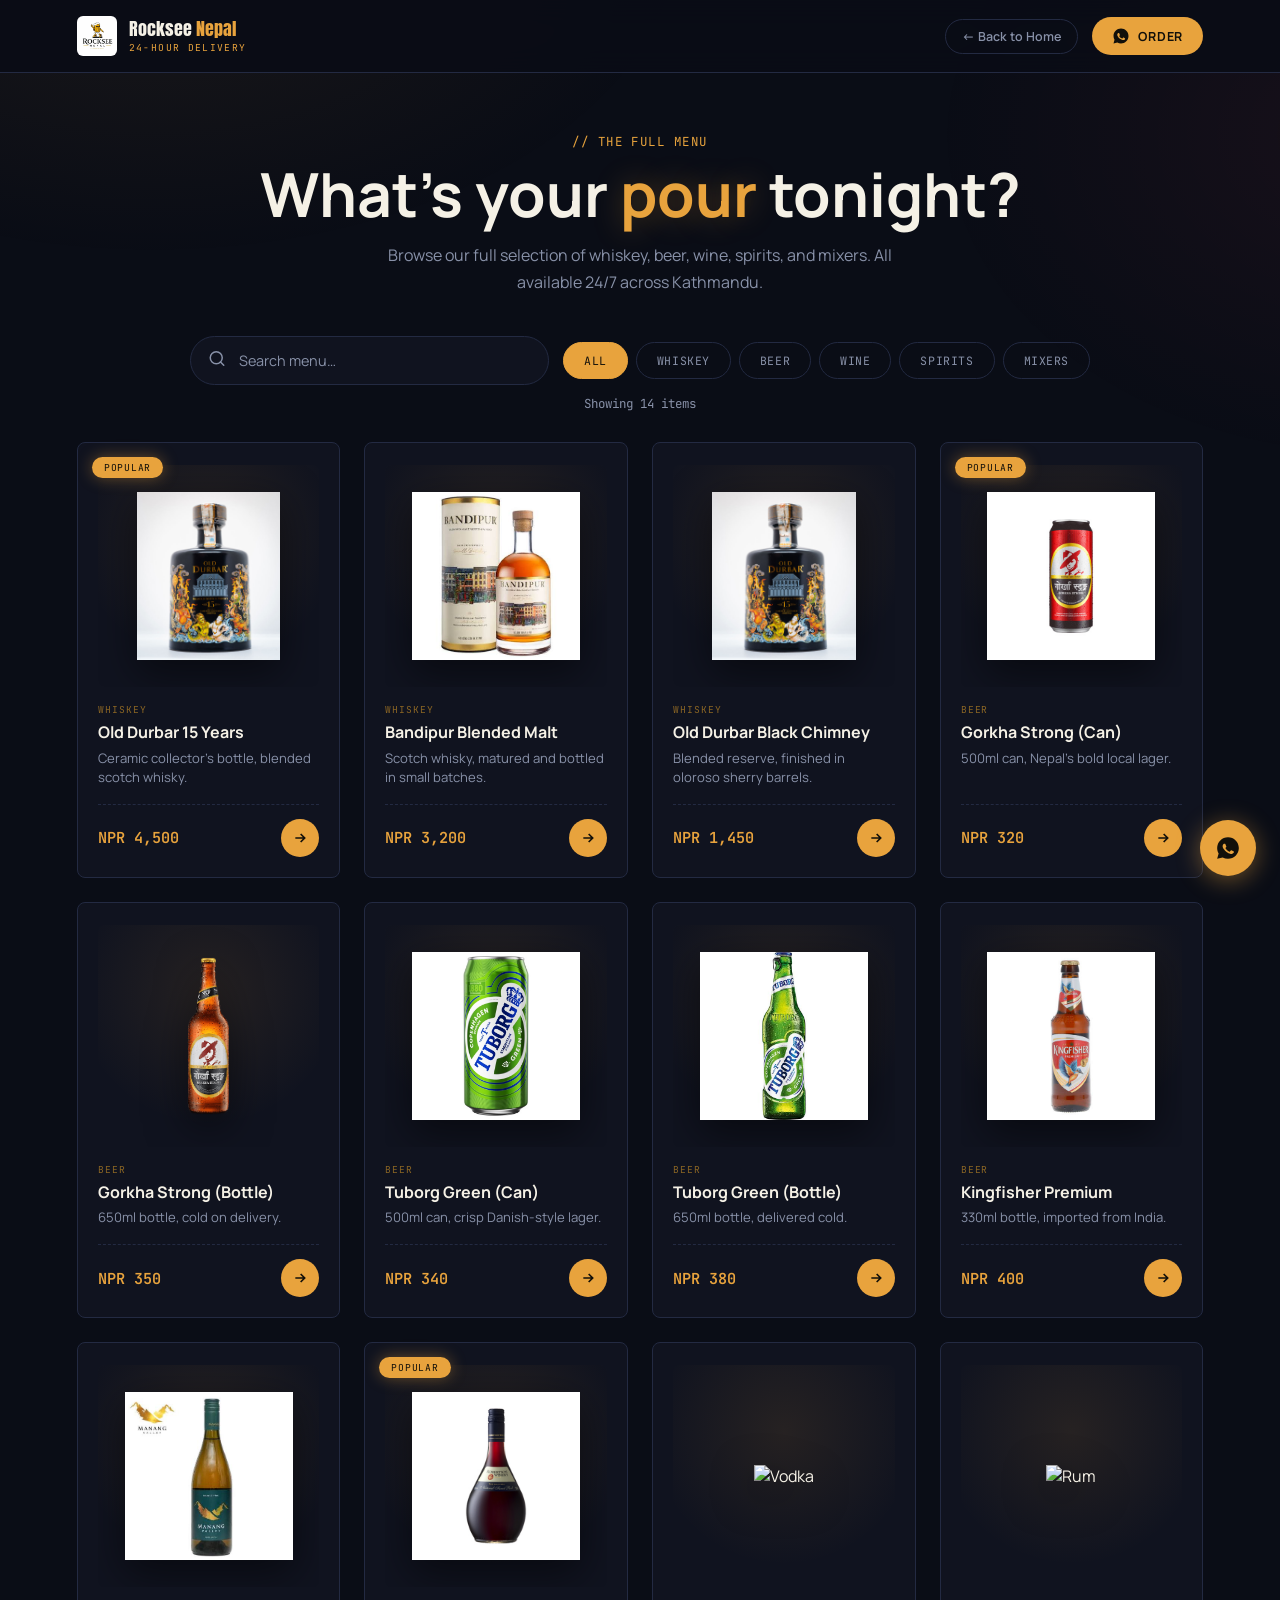
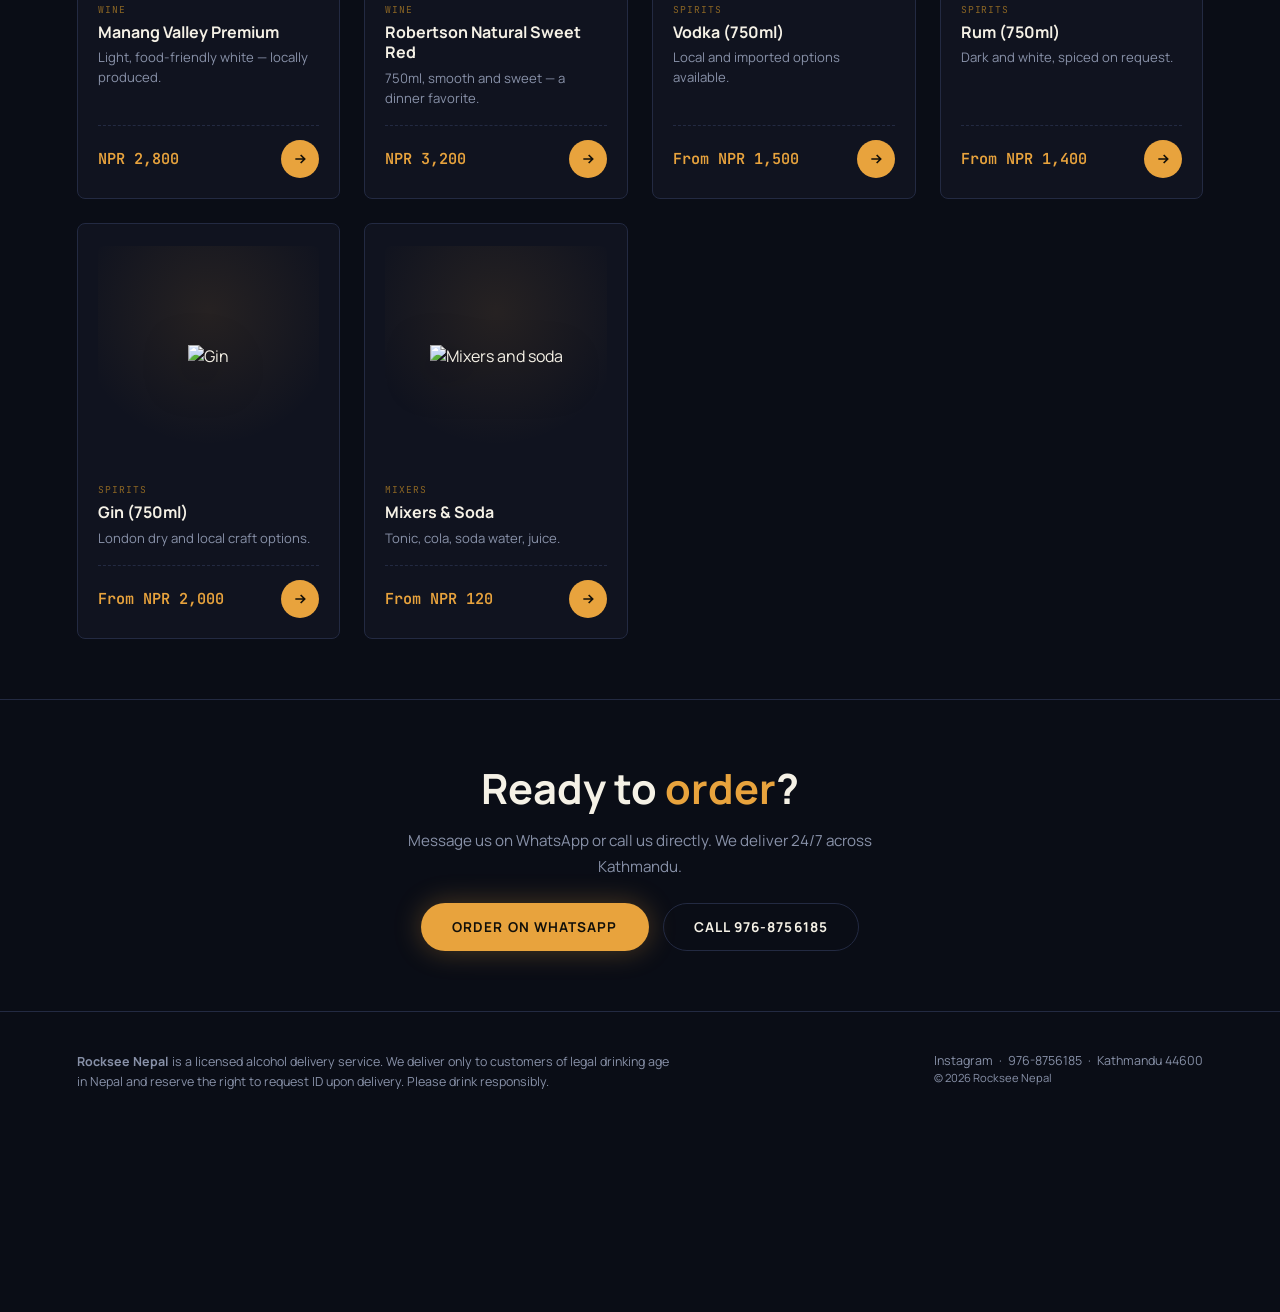
==== menu.html @ caf1b4bd "first commit" ====
<!DOCTYPE html>
<html lang="en">
<head>
    <meta charset="UTF-8" />
    <meta name="viewport" content="width=device-width, initial-scale=1.0" />
    <title>Menu — Rocksee Nepal | 24-Hour Liquor Delivery</title>
    <meta name="description" content="Browse Rocksee Nepal's full menu of whiskey, beer, wine, spirits, and mixers. Order 24/7 in Kathmandu." />
    <link rel="preconnect" href="https://fonts.googleapis.com" />
    <link href="https://fonts.googleapis.com/css2?family=Anton&family=Manrope:wght@400;500;600;700;800&family=JetBrains+Mono:wght@400;500&display=swap" rel="stylesheet" />
    <style>
        /* ============================================================
           ROCKSEE NEPAL — MENU PAGE STYLES
           ============================================================ */
        :root {
            --bg: #0A0D16;
            --bg-panel: #10131f;
            --bg-panel2: #151a2c;
            --amber: #E8A33D;
            --amber-deep: #B97324;
            --amber-dim: #8a6524;
            --red: #FF4757;
            --cream: #F5F1E6;
            --muted: #8891A8;
            --line: #232a42;
            --radius: 8px;
            --ease: cubic-bezier(.22, .7, .24, 1);
            --shadow: 0 16px 40px rgba(0, 0, 0, 0.5);
        }

        * {
            box-sizing: border-box;
            margin: 0;
            padding: 0;
        }

        html {
            scroll-behavior: smooth;
        }

        body {
            background: var(--bg);
            color: var(--cream);
            font-family: 'Manrope', sans-serif;
            -webkit-font-smoothing: antialiased;
            overflow-x: hidden;
            padding-bottom: 120px;
        }

        .display {
            font-family: 'Anton', sans-serif;
            text-transform: uppercase;
            letter-spacing: 0.01em;
        }

        .mono {
            font-family: 'JetBrains Mono', monospace;
        }

        a {
            color: inherit;
            text-decoration: none;
        }

        img {
            display: block;
            max-width: 100%;
        }

        ::selection {
            background: var(--amber);
            color: #12100a;
        }

        :focus-visible {
            outline: 2px solid var(--amber);
            outline-offset: 3px;
            border-radius: 4px;
        }

        /* Ambient background glow */
        body::before {
            content: "";
            position: fixed;
            inset: 0;
            background-image:
                radial-gradient(ellipse 900px 550px at 12% -8%, rgba(232, 163, 61, 0.08), transparent 60%),
                radial-gradient(ellipse 750px 550px at 108% 15%, rgba(255, 71, 87, 0.06), transparent 60%);
            pointer-events: none;
            z-index: 0;
        }

        /* ============================================================
           HEADER
           ============================================================ */
        .menu-header {
            position: sticky;
            top: 0;
            z-index: 80;
            display: flex;
            align-items: center;
            justify-content: space-between;
            padding: 16px 6vw;
            background: rgba(10, 13, 22, 0.92);
            backdrop-filter: blur(14px);
            border-bottom: 1px solid var(--line);
        }

        .menu-header .logo {
            display: flex;
            align-items: center;
            gap: 12px;
            text-decoration: none;
            color: inherit;
        }

        .menu-header .logo img {
            width: 40px;
            height: 40px;
            border-radius: 6px;
            object-fit: cover;
        }

        .menu-header .logo .brand {
            font-family: 'Anton', sans-serif;
            font-size: 1.1rem;
            color: var(--cream);
            line-height: 1.1;
        }

        .menu-header .logo .brand span {
            color: var(--amber);
        }

        .menu-header .logo .sub {
            font-family: 'JetBrains Mono', monospace;
            font-size: 0.6rem;
            letter-spacing: 0.14em;
            color: var(--amber);
            text-transform: uppercase;
            display: block;
        }

        .header-actions {
            display: flex;
            align-items: center;
            gap: 14px;
        }

        .header-actions .back-btn {
            font-size: 0.78rem;
            color: var(--muted);
            padding: 8px 16px;
            border: 1px solid var(--line);
            border-radius: 100px;
            transition: all 0.2s var(--ease);
            font-family: 'Manrope', sans-serif;
            font-weight: 600;
        }

        .header-actions .back-btn:hover {
            border-color: var(--amber-dim);
            color: var(--cream);
        }

        .header-actions .whatsapp-btn {
            background: var(--amber);
            color: #12100a;
            padding: 10px 20px;
            border-radius: 100px;
            font-weight: 700;
            font-size: 0.78rem;
            letter-spacing: 0.06em;
            text-transform: uppercase;
            transition: all 0.2s var(--ease);
            display: flex;
            align-items: center;
            gap: 8px;
        }

        .header-actions .whatsapp-btn:hover {
            transform: scale(1.04);
            box-shadow: 0 0 28px rgba(232, 163, 61, 0.4);
        }

        .header-actions .whatsapp-btn svg {
            width: 18px;
            height: 18px;
        }

        @media (max-width: 600px) {
            .menu-header .logo .brand {
                font-size: 0.9rem;
            }
            .header-actions .back-btn span {
                display: none;
            }
            .header-actions .whatsapp-btn {
                padding: 8px 14px;
                font-size: 0.7rem;
            }
            .header-actions .whatsapp-btn span {
                display: none;
            }
        }

        /* ============================================================
           HERO SECTION — MENU
           ============================================================ */
        .menu-hero {
            padding: 60px 6vw 40px;
            text-align: center;
            position: relative;
            z-index: 1;
        }

        .menu-hero .eyebrow {
            font-family: 'JetBrains Mono', monospace;
            font-size: 0.78rem;
            color: var(--amber);
            letter-spacing: 0.12em;
            text-transform: uppercase;
            margin-bottom: 12px;
        }

        .menu-hero h1 {
            font-size: clamp(2.2rem, 5vw, 3.8rem);
            color: var(--cream);
            line-height: 1.05;
        }

        .menu-hero h1 .highlight {
            color: var(--amber);
            text-shadow: 0 0 30px rgba(232, 163, 61, 0.3);
        }

        .menu-hero p {
            color: var(--muted);
            max-width: 560px;
            margin: 16px auto 0;
            font-size: 1rem;
            line-height: 1.7;
        }

        /* ============================================================
           SEARCH & FILTERS
           ============================================================ */
        .menu-controls {
            padding: 0 6vw 30px;
            position: relative;
            z-index: 1;
        }

        .menu-controls .controls-wrap {
            display: flex;
            flex-wrap: wrap;
            gap: 14px;
            align-items: center;
            justify-content: center;
            max-width: 900px;
            margin: 0 auto;
        }

        .search-box {
            flex: 1;
            min-width: 200px;
            position: relative;
        }

        .search-box input {
            width: 100%;
            padding: 14px 20px 14px 48px;
            background: var(--bg-panel);
            border: 1px solid var(--line);
            border-radius: 100px;
            color: var(--cream);
            font-family: 'Manrope', sans-serif;
            font-size: 0.9rem;
            transition: border-color 0.25s var(--ease), box-shadow 0.25s var(--ease);
        }

        .search-box input::placeholder {
            color: var(--muted);
        }

        .search-box input:focus {
            border-color: var(--amber);
            box-shadow: 0 0 0 4px rgba(232, 163, 61, 0.12);
            outline: none;
        }

        .search-box .search-icon {
            position: absolute;
            left: 18px;
            top: 50%;
            transform: translateY(-50%);
            color: var(--muted);
            pointer-events: none;
        }

        .search-box .search-icon svg {
            width: 18px;
            height: 18px;
        }

        .category-filters {
            display: flex;
            flex-wrap: wrap;
            gap: 8px;
            justify-content: center;
        }

        .category-filters .filter-btn {
            padding: 10px 20px;
            border: 1px solid var(--line);
            border-radius: 100px;
            background: transparent;
            color: var(--muted);
            font-family: 'JetBrains Mono', monospace;
            font-size: 0.72rem;
            letter-spacing: 0.05em;
            text-transform: uppercase;
            cursor: pointer;
            transition: all 0.2s var(--ease);
        }

        .category-filters .filter-btn:hover {
            border-color: var(--amber-dim);
            color: var(--cream);
        }

        .category-filters .filter-btn.active {
            background: var(--amber);
            color: #12100a;
            border-color: var(--amber);
        }

        .results-count {
            font-size: 0.78rem;
            color: var(--muted);
            font-family: 'JetBrains Mono', monospace;
            text-align: center;
            padding-top: 10px;
        }

        /* ============================================================
           MENU GRID
           ============================================================ */
        .menu-grid-section {
            padding: 0 6vw 60px;
            position: relative;
            z-index: 1;
        }

        .menu-grid {
            display: grid;
            grid-template-columns: repeat(auto-fill, minmax(260px, 1fr));
            gap: 24px;
            max-width: 1400px;
            margin: 0 auto;
        }

        .menu-item-card {
            background: var(--bg-panel);
            border: 1px solid var(--line);
            border-radius: var(--radius);
            padding: 22px 20px 20px;
            display: flex;
            flex-direction: column;
            transition: all 0.3s var(--ease);
            position: relative;
            opacity: 1;
            transform: scale(1);
        }

        .menu-item-card.hidden {
            display: none;
        }

        .menu-item-card:hover {
            transform: translateY(-6px);
            border-color: var(--amber-dim);
            box-shadow: var(--shadow);
        }

        .menu-item-card .badge {
            position: absolute;
            top: 14px;
            left: 14px;
            z-index: 2;
            background: var(--red);
            color: #fff;
            font-family: 'JetBrains Mono', monospace;
            font-size: 0.6rem;
            letter-spacing: 0.08em;
            text-transform: uppercase;
            padding: 4px 12px;
            border-radius: 100px;
            box-shadow: 0 0 16px rgba(255, 71, 87, 0.4);
        }

        .menu-item-card .badge.amber {
            background: var(--amber);
            color: #12100a;
            box-shadow: 0 0 16px rgba(232, 163, 61, 0.4);
        }

        .menu-item-card .image-wrap {
            aspect-ratio: 1/1;
            border-radius: 6px;
            margin-bottom: 16px;
            overflow: hidden;
            background: radial-gradient(circle at 50% 30%, rgba(232, 163, 61, 0.10), transparent 70%);
            display: flex;
            align-items: center;
            justify-content: center;
            padding: 12px;
        }

        .menu-item-card .image-wrap img {
            max-width: 85%;
            max-height: 85%;
            width: auto;
            height: auto;
            object-fit: contain;
            filter: drop-shadow(0 12px 20px rgba(0, 0, 0, 0.5));
            transition: transform 0.4s var(--ease);
        }

        .menu-item-card:hover .image-wrap img {
            transform: scale(1.06) translateY(-3px);
        }

        .menu-item-card .item-category {
            font-family: 'JetBrains Mono', monospace;
            font-size: 0.6rem;
            letter-spacing: 0.1em;
            text-transform: uppercase;
            color: var(--amber-dim);
            margin-bottom: 6px;
        }

        .menu-item-card .item-name {
            font-weight: 700;
            font-size: 1rem;
            color: var(--cream);
            line-height: 1.3;
        }

        .menu-item-card .item-desc {
            color: var(--muted);
            font-size: 0.82rem;
            margin-top: 6px;
            line-height: 1.5;
            flex: 1;
        }

        .menu-item-card .item-footer {
            margin-top: 16px;
            padding-top: 14px;
            border-top: 1px dashed var(--line);
            display: flex;
            align-items: center;
            justify-content: space-between;
            gap: 12px;
        }

        .menu-item-card .item-price {
            font-family: 'JetBrains Mono', monospace;
            color: var(--amber);
            font-size: 0.95rem;
            font-weight: 600;
        }

        .menu-item-card .order-link-btn {
            width: 38px;
            height: 38px;
            border-radius: 50%;
            background: var(--amber);
            color: #12100a;
            display: flex;
            align-items: center;
            justify-content: center;
            transition: all 0.2s var(--ease);
            flex-shrink: 0;
            border: none;
            cursor: pointer;
        }

        .menu-item-card .order-link-btn:hover {
            transform: scale(1.12);
            background: #f0ae4c;
            box-shadow: 0 0 24px rgba(232, 163, 61, 0.35);
        }

        .menu-item-card .order-link-btn svg {
            width: 16px;
            height: 16px;
        }

        /* ============================================================
           EMPTY STATE
           ============================================================ */
        .no-results {
            display: none;
            text-align: center;
            padding: 60px 20px;
            color: var(--muted);
            grid-column: 1 / -1;
        }

        .no-results.visible {
            display: block;
        }

        .no-results svg {
            width: 48px;
            height: 48px;
            color: var(--amber-dim);
            margin-bottom: 16px;
        }

        .no-results h3 {
            font-size: 1.2rem;
            color: var(--cream);
            margin-bottom: 6px;
        }

        /* ============================================================
           CTA BANNER
           ============================================================ */
        .menu-cta {
            padding: 60px 6vw;
            text-align: center;
            border-top: 1px solid var(--line);
            border-bottom: 1px solid var(--line);
            position: relative;
            z-index: 1;
        }

        .menu-cta h2 {
            font-size: clamp(1.6rem, 3.5vw, 2.6rem);
            color: var(--cream);
            margin-bottom: 12px;
        }

        .menu-cta p {
            color: var(--muted);
            max-width: 480px;
            margin: 0 auto 24px;
            font-size: 0.95rem;
            line-height: 1.7;
        }

        .menu-cta .cta-btns {
            display: flex;
            gap: 14px;
            justify-content: center;
            flex-wrap: wrap;
        }

        .btn {
            font-family: 'Manrope', sans-serif;
            font-weight: 700;
            font-size: 0.85rem;
            letter-spacing: 0.08em;
            text-transform: uppercase;
            padding: 14px 30px;
            border-radius: 100px;
            cursor: pointer;
            border: 1px solid transparent;
            transition: all 0.2s var(--ease);
            text-decoration: none;
            display: inline-flex;
            align-items: center;
            gap: 8px;
        }

        .btn:hover {
            transform: translateY(-2px);
        }

        .btn-primary {
            background: var(--amber);
            color: #12100a;
            box-shadow: 0 0 28px rgba(232, 163, 61, 0.3);
        }

        .btn-primary:hover {
            background: #f0ae4c;
            box-shadow: 0 0 40px rgba(232, 163, 61, 0.45);
        }

        .btn-ghost {
            background: transparent;
            color: var(--cream);
            border-color: var(--line);
        }

        .btn-ghost:hover {
            border-color: var(--amber-dim);
            background: rgba(232, 163, 61, 0.05);
        }

        /* ============================================================
           FOOTER
           ============================================================ */
        .menu-footer {
            padding: 40px 6vw 100px;
            display: flex;
            justify-content: space-between;
            flex-wrap: wrap;
            gap: 20px;
            color: var(--muted);
            font-size: 0.78rem;
            position: relative;
            z-index: 1;
        }

        .menu-footer a {
            color: var(--muted);
            transition: color 0.2s;
        }

        .menu-footer a:hover {
            color: var(--amber);
        }

        .menu-footer .disclaimer {
            max-width: 600px;
            line-height: 1.6;
        }

        /* ============================================================
           FLOATING WHATSAPP
           ============================================================ */
        .wa-float {
            position: fixed;
            bottom: 24px;
            right: 24px;
            z-index: 60;
            background: var(--amber);
            color: #12100a;
            width: 56px;
            height: 56px;
            border-radius: 50%;
            display: flex;
            align-items: center;
            justify-content: center;
            box-shadow: 0 4px 24px rgba(232, 163, 61, 0.45);
            text-decoration: none;
            transition: transform 0.2s var(--ease);
        }

        .wa-float:hover {
            transform: scale(1.08);
        }

        .wa-float svg {
            width: 26px;
            height: 26px;
        }

        /* ============================================================
           ANIMATIONS
           ============================================================ */
        @keyframes fadeUp {
            from {
                opacity: 0;
                transform: translateY(20px);
            }
            to {
                opacity: 1;
                transform: translateY(0);
            }
        }

        .menu-item-card {
            animation: fadeUp 0.5s var(--ease) both;
        }

        .menu-item-card:nth-child(1) {
            animation-delay: 0.03s;
        }
        .menu-item-card:nth-child(2) {
            animation-delay: 0.06s;
        }
        .menu-item-card:nth-child(3) {
            animation-delay: 0.09s;
        }
        .menu-item-card:nth-child(4) {
            animation-delay: 0.12s;
        }
        .menu-item-card:nth-child(5) {
            animation-delay: 0.15s;
        }
        .menu-item-card:nth-child(6) {
            animation-delay: 0.18s;
        }
        .menu-item-card:nth-child(7) {
            animation-delay: 0.21s;
        }
        .menu-item-card:nth-child(8) {
            animation-delay: 0.24s;
        }
        .menu-item-card:nth-child(9) {
            animation-delay: 0.27s;
        }
        .menu-item-card:nth-child(10) {
            animation-delay: 0.30s;
        }

        @media (prefers-reduced-motion: reduce) {
            .menu-item-card {
                animation: none;
                opacity: 1;
                transform: none;
            }
        }

        /* ============================================================
           RESPONSIVE TWEAKS
           ============================================================ */
        @media (max-width: 600px) {
            .menu-grid {
                grid-template-columns: repeat(auto-fill, minmax(160px, 1fr));
                gap: 16px;
            }

            .menu-item-card {
                padding: 16px 14px 14px;
            }

            .menu-item-card .item-name {
                font-size: 0.88rem;
            }

            .menu-item-card .item-desc {
                font-size: 0.74rem;
            }

            .menu-item-card .item-price {
                font-size: 0.82rem;
            }

            .menu-item-card .order-link-btn {
                width: 32px;
                height: 32px;
            }

            .menu-item-card .order-link-btn svg {
                width: 14px;
                height: 14px;
            }

            .category-filters .filter-btn {
                padding: 6px 14px;
                font-size: 0.65rem;
            }

            .search-box input {
                padding: 12px 16px 12px 40px;
                font-size: 0.82rem;
            }
        }

        @media (max-width: 400px) {
            .menu-grid {
                grid-template-columns: 1fr 1fr;
                gap: 12px;
            }

            .menu-item-card .image-wrap {
                padding: 6px;
            }
        }
    </style>
</head>
<body>

    <!-- ============================================================
    HEADER
    ============================================================ -->
    <header class="menu-header">
        <a href="index.html" class="logo">
            <img src="rockseenepal.jpg" alt="Rocksee Nepal" />
            <div>
                <span class="brand">Rocksee <span>Nepal</span></span>
                <span class="sub">24-Hour Delivery</span>
            </div>
        </a>
        <div class="header-actions">
            <a href="index.html" class="back-btn">
                <span>← Back to Home</span>
            </a>
            <a href="https://wa.me/9768756185" target="_blank" class="whatsapp-btn">
                <svg viewBox="0 0 24 24" fill="currentColor">
                    <path d="M12 2C6.48 2 2 6.48 2 12c0 1.85.5 3.58 1.35 5.08L2 22l5.08-1.32A9.94 9.94 0 0 0 12 22c5.52 0 10-4.48 10-10S17.52 2 12 2zm5.2 14.2c-.22.62-1.28 1.2-1.77 1.24-.45.05-.9.24-3.02-.63-2.56-1.05-4.2-3.63-4.33-3.8-.13-.17-1.03-1.37-1.03-2.61 0-1.24.65-1.85.88-2.1.22-.24.5-.3.66-.3.17 0 .33 0 .48.01.15.01.36-.06.56.43.22.53.73 1.83.8 1.96.06.13.1.28.02.45-.08.17-.13.28-.26.43-.13.15-.27.34-.39.46-.13.13-.26.27-.11.53.15.26.67 1.1 1.44 1.79 1 .89 1.83 1.16 2.09 1.29.26.13.41.11.56-.07.15-.17.65-.76.82-1.02.17-.26.35-.22.58-.13.24.09 1.51.71 1.77.84.26.13.43.19.5.3.06.11.06.63-.16 1.25z"/>
                </svg>
                <span>Order</span>
            </a>
        </div>
    </header>

    <!-- ============================================================
    HERO
    ============================================================ -->
    <section class="menu-hero">
        <div class="eyebrow">// The Full Menu</div>
        <h1>What's your <span class="highlight">pour</span> tonight?</h1>
        <p>Browse our full selection of whiskey, beer, wine, spirits, and mixers. All available 24/7 across Kathmandu.</p>
    </section>

    <!-- ============================================================
    SEARCH & FILTERS
    ============================================================ -->
    <section class="menu-controls">
        <div class="controls-wrap">
            <div class="search-box">
                <span class="search-icon">
                    <svg viewBox="0 0 24 24" fill="none" stroke="currentColor" stroke-width="2" stroke-linecap="round">
                        <circle cx="11" cy="11" r="8"/>
                        <path d="M21 21l-4.35-4.35"/>
                    </svg>
                </span>
                <input type="text" id="searchInput" placeholder="Search menu…" aria-label="Search menu items" />
            </div>
            <div class="category-filters" id="categoryFilters">
                <button class="filter-btn active" data-category="all">All</button>
                <button class="filter-btn" data-category="whiskey">Whiskey</button>
                <button class="filter-btn" data-category="beer">Beer</button>
                <button class="filter-btn" data-category="wine">Wine</button>
                <button class="filter-btn" data-category="spirits">Spirits</button>
                <button class="filter-btn" data-category="mixers">Mixers</button>
            </div>
        </div>
        <div class="results-count" id="resultsCount">Showing all items</div>
    </section>

    <!-- ============================================================
    MENU GRID
    ============================================================ -->
    <section class="menu-grid-section">
        <div class="menu-grid" id="menuGrid">

            <!-- ========== WHISKEY ========== -->
            <div class="menu-item-card" data-category="whiskey" data-name="Old Durbar 15 Years Ceramic">
                <span class="badge amber">Popular</span>
                <div class="image-wrap">
                    <img src="img/old durbar ceramic Nepali Whisky.jpg" alt="Old Durbar 15 Years Ceramic" loading="lazy" />
                </div>
                <div class="item-category">Whiskey</div>
                <div class="item-name">Old Durbar 15 Years</div>
                <div class="item-desc">Ceramic collector's bottle, blended scotch whisky.</div>
                <div class="item-footer">
                    <span class="item-price">NPR 4,500</span>
                    <a href="https://wa.me/9768756185?text=Hi%2C%20I'd%20like%20to%20order%20Old%20Durbar%2015%20Years%20(Ceramic)" target="_blank" class="order-link-btn" aria-label="Order on WhatsApp">
                        <svg viewBox="0 0 24 24" fill="none" stroke="currentColor" stroke-width="2.5"><path d="M5 12h14M13 6l6 6-6 6"/></svg>
                    </a>
                </div>
            </div>

            <div class="menu-item-card" data-category="whiskey" data-name="Bandipur Blended Malt Scotch Whisky">
                <div class="image-wrap">
                    <img src="img/Bandipur Blended Malt Scotch Whisky - 750ML.jpg" alt="Bandipur Blended Malt Scotch Whisky" loading="lazy" />
                </div>
                <div class="item-category">Whiskey</div>
                <div class="item-name">Bandipur Blended Malt</div>
                <div class="item-desc">Scotch whisky, matured and bottled in small batches.</div>
                <div class="item-footer">
                    <span class="item-price">NPR 3,200</span>
                    <a href="https://wa.me/9768756185?text=Hi%2C%20I'd%20like%20to%20order%20Bandipur%20Blended%20Malt%20Scotch%20Whisky" target="_blank" class="order-link-btn" aria-label="Order on WhatsApp">
                        <svg viewBox="0 0 24 24" fill="none" stroke="currentColor" stroke-width="2.5"><path d="M5 12h14M13 6l6 6-6 6"/></svg>
                    </a>
                </div>
            </div>

            <div class="menu-item-card" data-category="whiskey" data-name="Old Durbar Black Chimney Reserve Whisky">
                <div class="image-wrap">
                    <img src="img/old durbar ceramic Nepali Whisky.jpg" alt="Old Durbar Black Chimney Reserve" loading="lazy" />
                </div>
                <div class="item-category">Whiskey</div>
                <div class="item-name">Old Durbar Black Chimney</div>
                <div class="item-desc">Blended reserve, finished in oloroso sherry barrels.</div>
                <div class="item-footer">
                    <span class="item-price">NPR 1,450</span>
                    <a href="https://wa.me/9768756185?text=Hi%2C%20I'd%20like%20to%20order%20Old%20Durbar%20Black%20Chimney" target="_blank" class="order-link-btn" aria-label="Order on WhatsApp">
                        <svg viewBox="0 0 24 24" fill="none" stroke="currentColor" stroke-width="2.5"><path d="M5 12h14M13 6l6 6-6 6"/></svg>
                    </a>
                </div>
            </div>

            <!-- ========== BEER ========== -->
            <div class="menu-item-card" data-category="beer" data-name="Gorkha Strong Can">
                <span class="badge amber">Popular</span>
                <div class="image-wrap">
                    <img src="img/Gorkha-Strong-Can-500ML.jpg" alt="Gorkha Strong Can" loading="lazy" />
                </div>
                <div class="item-category">Beer</div>
                <div class="item-name">Gorkha Strong (Can)</div>
                <div class="item-desc">500ml can, Nepal's bold local lager.</div>
                <div class="item-footer">
                    <span class="item-price">NPR 320</span>
                    <a href="https://wa.me/9768756185?text=Hi%2C%20I'd%20like%20to%20order%20Gorkha%20Strong%20Can" target="_blank" class="order-link-btn" aria-label="Order on WhatsApp">
                        <svg viewBox="0 0 24 24" fill="none" stroke="currentColor" stroke-width="2.5"><path d="M5 12h14M13 6l6 6-6 6"/></svg>
                    </a>
                </div>
            </div>

            <div class="menu-item-card" data-category="beer" data-name="Gorkha Strong Bottle">
                <div class="image-wrap">
                    <img src="img/Gorkha Strong.png" alt="Gorkha Strong Bottle" loading="lazy" />
                </div>
                <div class="item-category">Beer</div>
                <div class="item-name">Gorkha Strong (Bottle)</div>
                <div class="item-desc">650ml bottle, cold on delivery.</div>
                <div class="item-footer">
                    <span class="item-price">NPR 350</span>
                    <a href="https://wa.me/9768756185?text=Hi%2C%20I'd%20like%20to%20order%20Gorkha%20Strong%20Bottle" target="_blank" class="order-link-btn" aria-label="Order on WhatsApp">
                        <svg viewBox="0 0 24 24" fill="none" stroke="currentColor" stroke-width="2.5"><path d="M5 12h14M13 6l6 6-6 6"/></svg>
                    </a>
                </div>
            </div>

            <div class="menu-item-card" data-category="beer" data-name="Tuborg Green Can">
                <div class="image-wrap">
                    <img src="img/tuborg can.jpg" alt="Tuborg Green Can" loading="lazy" />
                </div>
                <div class="item-category">Beer</div>
                <div class="item-name">Tuborg Green (Can)</div>
                <div class="item-desc">500ml can, crisp Danish-style lager.</div>
                <div class="item-footer">
                    <span class="item-price">NPR 340</span>
                    <a href="https://wa.me/9768756185?text=Hi%2C%20I'd%20like%20to%20order%20Tuborg%20Green%20Can" target="_blank" class="order-link-btn" aria-label="Order on WhatsApp">
                        <svg viewBox="0 0 24 24" fill="none" stroke="currentColor" stroke-width="2.5"><path d="M5 12h14M13 6l6 6-6 6"/></svg>
                    </a>
                </div>
            </div>

            <div class="menu-item-card" data-category="beer" data-name="Tuborg Green Bottle">
                <div class="image-wrap">
                    <img src="img/Tubirg.jpg" alt="Tuborg Green Bottle" loading="lazy" />
                </div>
                <div class="item-category">Beer</div>
                <div class="item-name">Tuborg Green (Bottle)</div>
                <div class="item-desc">650ml bottle, delivered cold.</div>
                <div class="item-footer">
                    <span class="item-price">NPR 380</span>
                    <a href="https://wa.me/9768756185?text=Hi%2C%20I'd%20like%20to%20order%20Tuborg%20Green%20Bottle" target="_blank" class="order-link-btn" aria-label="Order on WhatsApp">
                        <svg viewBox="0 0 24 24" fill="none" stroke="currentColor" stroke-width="2.5"><path d="M5 12h14M13 6l6 6-6 6"/></svg>
                    </a>
                </div>
            </div>

            <div class="menu-item-card" data-category="beer" data-name="Kingfisher Premium Beer">
                <div class="image-wrap">
                    <img src="img/Kingfisher_Premium_Beer_From_India.jpg" alt="Kingfisher Premium" loading="lazy" />
                </div>
                <div class="item-category">Beer</div>
                <div class="item-name">Kingfisher Premium</div>
                <div class="item-desc">330ml bottle, imported from India.</div>
                <div class="item-footer">
                    <span class="item-price">NPR 400</span>
                    <a href="https://wa.me/9768756185?text=Hi%2C%20I'd%20like%20to%20order%20Kingfisher%20Premium" target="_blank" class="order-link-btn" aria-label="Order on WhatsApp">
                        <svg viewBox="0 0 24 24" fill="none" stroke="currentColor" stroke-width="2.5"><path d="M5 12h14M13 6l6 6-6 6"/></svg>
                    </a>
                </div>
            </div>

            <!-- ========== WINE ========== -->
            <div class="menu-item-card" data-category="wine" data-name="Manang Valley Premium Wine">
                <div class="image-wrap">
                    <img src="img/Manag Valley.jpg" alt="Manang Valley Premium Wine" loading="lazy" />
                </div>
                <div class="item-category">Wine</div>
                <div class="item-name">Manang Valley Premium</div>
                <div class="item-desc">Light, food-friendly white — locally produced.</div>
                <div class="item-footer">
                    <span class="item-price">NPR 2,800</span>
                    <a href="https://wa.me/9768756185?text=Hi%2C%20I'd%20like%20to%20order%20Manang%20Valley%20Premium%20Wine" target="_blank" class="order-link-btn" aria-label="Order on WhatsApp">
                        <svg viewBox="0 0 24 24" fill="none" stroke="currentColor" stroke-width="2.5"><path d="M5 12h14M13 6l6 6-6 6"/></svg>
                    </a>
                </div>
            </div>

            <div class="menu-item-card" data-category="wine" data-name="Robertson Winery Natural Sweet Red">
                <span class="badge amber">Popular</span>
                <div class="image-wrap">
                    <img src="img/Robertson-Winery-Natural-Sweet-Red-750ML.jpg" alt="Robertson Natural Sweet Red" loading="lazy" />
                </div>
                <div class="item-category">Wine</div>
                <div class="item-name">Robertson Natural Sweet Red</div>
                <div class="item-desc">750ml, smooth and sweet — a dinner favorite.</div>
                <div class="item-footer">
                    <span class="item-price">NPR 3,200</span>
                    <a href="https://wa.me/9768756185?text=Hi%2C%20I'd%20like%20to%20order%20Robertson%20Natural%20Sweet%20Red" target="_blank" class="order-link-btn" aria-label="Order on WhatsApp">
                        <svg viewBox="0 0 24 24" fill="none" stroke="currentColor" stroke-width="2.5"><path d="M5 12h14M13 6l6 6-6 6"/></svg>
                    </a>
                </div>
            </div>

            <!-- ========== SPIRITS ========== -->
            <div class="menu-item-card" data-category="spirits" data-name="Vodka">
                <div class="image-wrap">
                    <img src="img/vodka.jpg" alt="Vodka" loading="lazy" />
                </div>
                <div class="item-category">Spirits</div>
                <div class="item-name">Vodka (750ml)</div>
                <div class="item-desc">Local and imported options available.</div>
                <div class="item-footer">
                    <span class="item-price">From NPR 1,500</span>
                    <a href="https://wa.me/9768756185?text=Hi%2C%20I'd%20like%20to%20order%20Vodka" target="_blank" class="order-link-btn" aria-label="Order on WhatsApp">
                        <svg viewBox="0 0 24 24" fill="none" stroke="currentColor" stroke-width="2.5"><path d="M5 12h14M13 6l6 6-6 6"/></svg>
                    </a>
                </div>
            </div>

            <div class="menu-item-card" data-category="spirits" data-name="Rum">
                <div class="image-wrap">
                    <img src="img/rum.jpg" alt="Rum" loading="lazy" />
                </div>
                <div class="item-category">Spirits</div>
                <div class="item-name">Rum (750ml)</div>
                <div class="item-desc">Dark and white, spiced on request.</div>
                <div class="item-footer">
                    <span class="item-price">From NPR 1,400</span>
                    <a href="https://wa.me/9768756185?text=Hi%2C%20I'd%20like%20to%20order%20Rum" target="_blank" class="order-link-btn" aria-label="Order on WhatsApp">
                        <svg viewBox="0 0 24 24" fill="none" stroke="currentColor" stroke-width="2.5"><path d="M5 12h14M13 6l6 6-6 6"/></svg>
                    </a>
                </div>
            </div>

            <div class="menu-item-card" data-category="spirits" data-name="Gin">
                <div class="image-wrap">
                    <img src="img/gin.jpg" alt="Gin" loading="lazy" />
                </div>
                <div class="item-category">Spirits</div>
                <div class="item-name">Gin (750ml)</div>
                <div class="item-desc">London dry and local craft options.</div>
                <div class="item-footer">
                    <span class="item-price">From NPR 2,000</span>
                    <a href="https://wa.me/9768756185?text=Hi%2C%20I'd%20like%20to%20order%20Gin" target="_blank" class="order-link-btn" aria-label="Order on WhatsApp">
                        <svg viewBox="0 0 24 24" fill="none" stroke="currentColor" stroke-width="2.5"><path d="M5 12h14M13 6l6 6-6 6"/></svg>
                    </a>
                </div>
            </div>

            <!-- ========== MIXERS ========== -->
            <div class="menu-item-card" data-category="mixers" data-name="Mixers and Soda">
                <div class="image-wrap">
                    <img src="img/mixers-soda.jpg" alt="Mixers and soda" loading="lazy" />
                </div>
                <div class="item-category">Mixers</div>
                <div class="item-name">Mixers &amp; Soda</div>
                <div class="item-desc">Tonic, cola, soda water, juice.</div>
                <div class="item-footer">
                    <span class="item-price">From NPR 120</span>
                    <a href="https://wa.me/9768756185?text=Hi%2C%20I'd%20like%20to%20order%20mixers" target="_blank" class="order-link-btn" aria-label="Order on WhatsApp">
                        <svg viewBox="0 0 24 24" fill="none" stroke="currentColor" stroke-width="2.5"><path d="M5 12h14M13 6l6 6-6 6"/></svg>
                    </a>
                </div>
            </div>

            <!-- ========== EMPTY STATE ========== -->
            <div class="no-results" id="noResults">
                <svg viewBox="0 0 24 24" fill="none" stroke="currentColor" stroke-width="1.8">
                    <circle cx="12" cy="12" r="9"/>
                    <path d="M12 8v5M12 16h.01"/>
                </svg>
                <h3>No items found</h3>
                <p>Try adjusting your search or filter.</p>
            </div>

        </div>
    </section>

    <!-- ============================================================
    CTA BANNER
    ============================================================ -->
    <section class="menu-cta">
        <h2>Ready to <span style="color:var(--amber);">order</span>?</h2>
        <p>Message us on WhatsApp or call us directly. We deliver 24/7 across Kathmandu.</p>
        <div class="cta-btns">
            <a href="https://wa.me/9768756185" target="_blank" class="btn btn-primary">Order on WhatsApp</a>
            <a href="tel:9768756185" class="btn btn-ghost">Call 976-8756185</a>
        </div>
    </section>

    <!-- ============================================================
    FOOTER
    ============================================================ -->
    <footer class="menu-footer">
        <div class="disclaimer">
            <strong>Rocksee Nepal</strong> is a licensed alcohol delivery service. We deliver only to customers of legal drinking age in Nepal and reserve the right to request ID upon delivery. Please drink responsibly.
        </div>
        <div>
            <a href="https://www.instagram.com/rockseenepal/" target="_blank">Instagram</a> &nbsp;·&nbsp;
            <a href="tel:9768756185">976-8756185</a> &nbsp;·&nbsp;
            Kathmandu 44600
            <br />
            <span style="color:var(--muted);font-size:0.7rem;">© <span id="year"></span> Rocksee Nepal</span>
        </div>
    </footer>

    <!-- ============================================================
    FLOATING WHATSAPP
    ============================================================ -->
    <a class="wa-float" href="https://wa.me/9768756185" target="_blank" aria-label="Order on WhatsApp">
        <svg viewBox="0 0 24 24" fill="currentColor">
            <path d="M12 2C6.48 2 2 6.48 2 12c0 1.85.5 3.58 1.35 5.08L2 22l5.08-1.32A9.94 9.94 0 0 0 12 22c5.52 0 10-4.48 10-10S17.52 2 12 2zm5.2 14.2c-.22.62-1.28 1.2-1.77 1.24-.45.05-.9.24-3.02-.63-2.56-1.05-4.2-3.63-4.33-3.8-.13-.17-1.03-1.37-1.03-2.61 0-1.24.65-1.85.88-2.1.22-.24.5-.3.66-.3.17 0 .33 0 .48.01.15.01.36-.06.56.43.22.53.73 1.83.8 1.96.06.13.1.28.02.45-.08.17-.13.28-.26.43-.13.15-.27.34-.39.46-.13.13-.26.27-.11.53.15.26.67 1.1 1.44 1.79 1 .89 1.83 1.16 2.09 1.29.26.13.41.11.56-.07.15-.17.65-.76.82-1.02.17-.26.35-.22.58-.13.24.09 1.51.71 1.77.84.26.13.43.19.5.3.06.11.06.63-.16 1.25z"/>
        </svg>
    </a>

    <!-- ============================================================
    SCRIPTS
    ============================================================ -->
    <script>
        // Set current year in footer
        document.getElementById('year').textContent = new Date().getFullYear();

        // ============================================================
        // SEARCH & FILTER LOGIC
        // ============================================================
        const searchInput = document.getElementById('searchInput');
        const filterButtons = document.querySelectorAll('.filter-btn');
        const menuItems = document.querySelectorAll('.menu-item-card');
        const noResults = document.getElementById('noResults');
        const resultsCount = document.getElementById('resultsCount');

        let currentFilter = 'all';
        let currentSearch = '';

        function filterMenu() {
            let visibleCount = 0;

            menuItems.forEach(item => {
                const category = item.dataset.category;
                const name = item.dataset.name.toLowerCase();
                const searchMatch = name.includes(currentSearch.toLowerCase());
                const categoryMatch = currentFilter === 'all' || category === currentFilter;

                if (searchMatch && categoryMatch) {
                    item.classList.remove('hidden');
                    visibleCount++;
                } else {
                    item.classList.add('hidden');
                }
            });

            // Update results count
            if (visibleCount === 0) {
                noResults.classList.add('visible');
                resultsCount.textContent = 'No items found';
            } else {
                noResults.classList.remove('visible');
                resultsCount.textContent = `Showing ${visibleCount} item${visibleCount > 1 ? 's' : ''}`;
            }
        }

        // Search input
        searchInput.addEventListener('input', (e) => {
            currentSearch = e.target.value.trim();
            filterMenu();
        });

        // Filter buttons
        filterButtons.forEach(btn => {
            btn.addEventListener('click', () => {
                filterButtons.forEach(b => b.classList.remove('active'));
                btn.classList.add('active');
                currentFilter = btn.dataset.category;
                filterMenu();
            });
        });

        // Initial render
        filterMenu();
    </script>

</body>
</html>
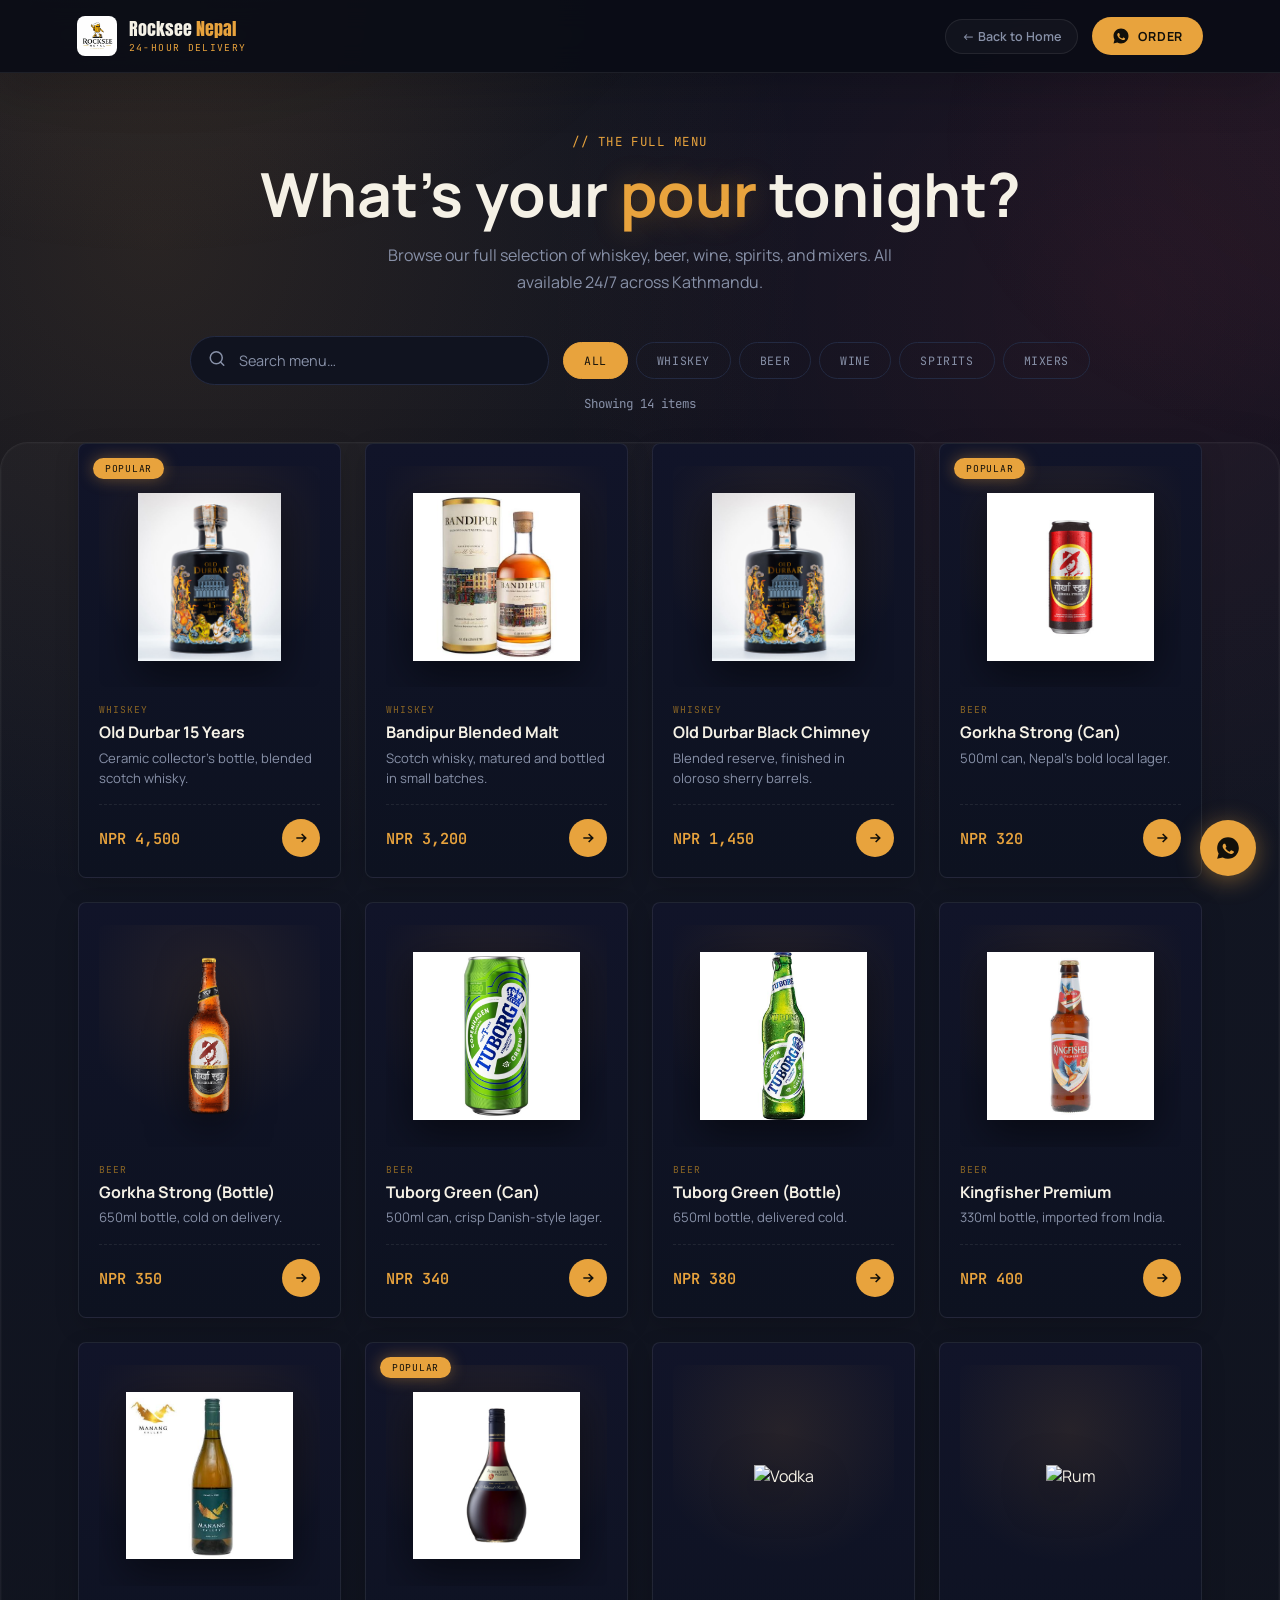
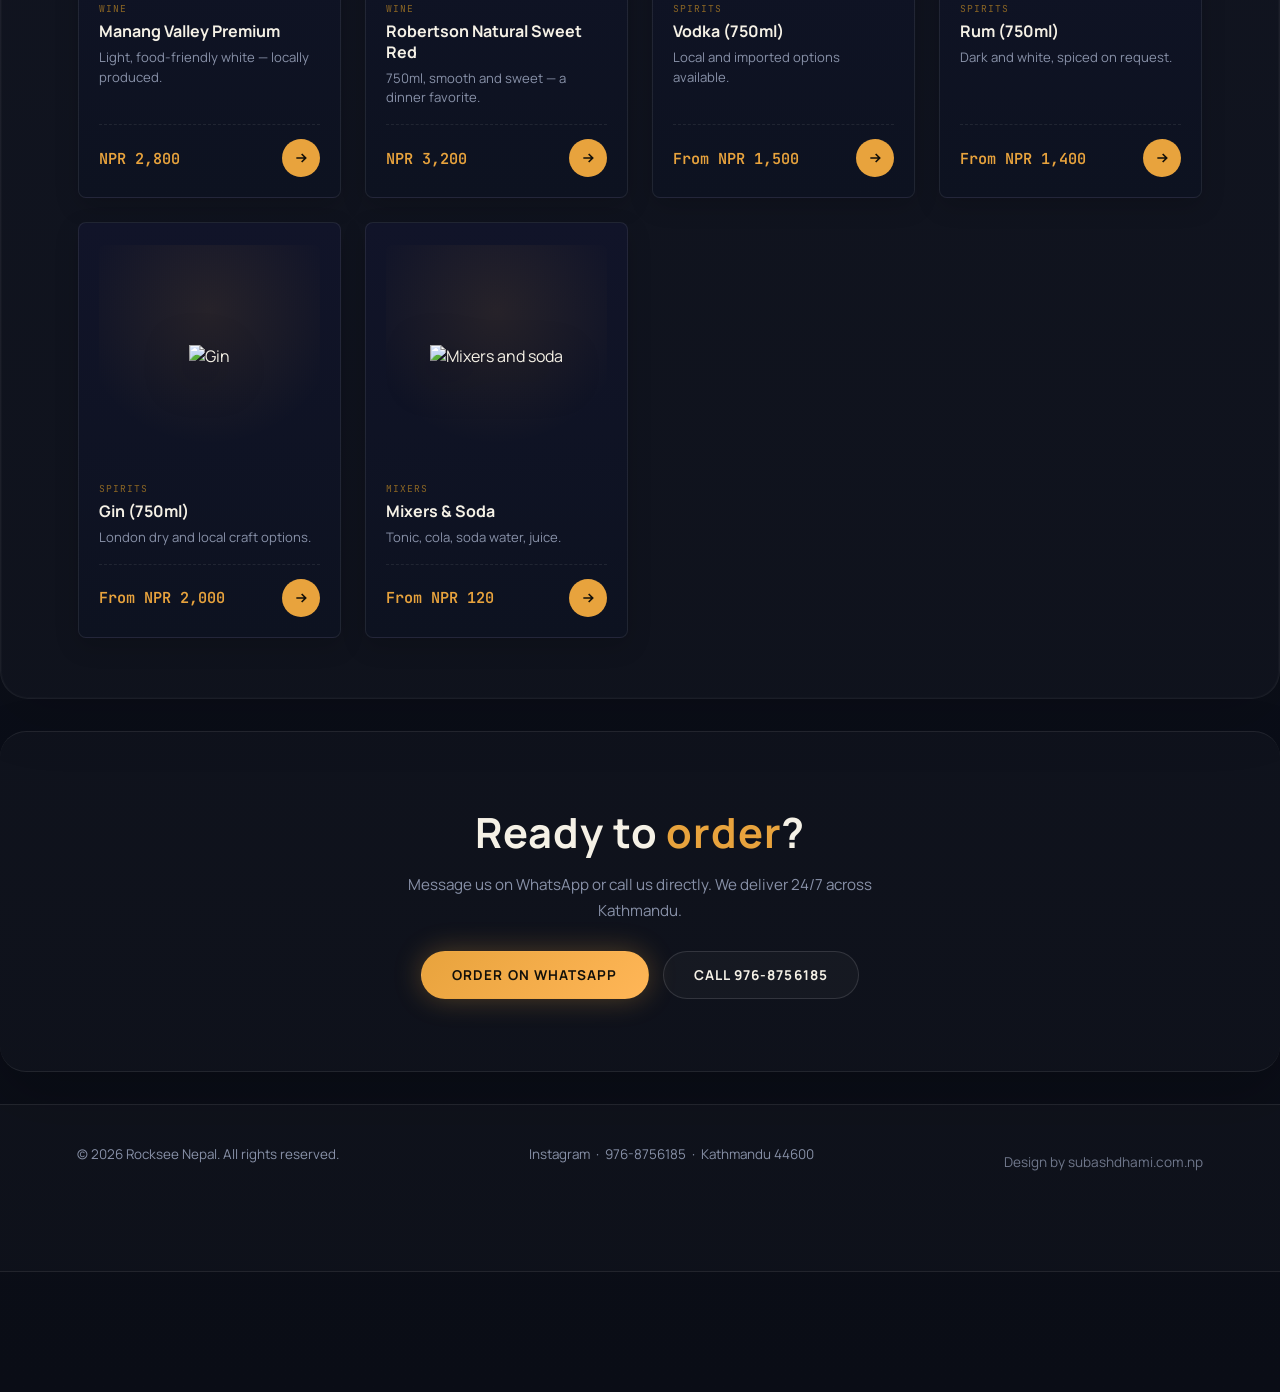
==== commit a492aa4b: "update design" ====
--- a/menu.html
+++ b/menu.html
@@ -7,773 +7,7 @@
     <meta name="description" content="Browse Rocksee Nepal's full menu of whiskey, beer, wine, spirits, and mixers. Order 24/7 in Kathmandu." />
     <link rel="preconnect" href="https://fonts.googleapis.com" />
     <link href="https://fonts.googleapis.com/css2?family=Anton&family=Manrope:wght@400;500;600;700;800&family=JetBrains+Mono:wght@400;500&display=swap" rel="stylesheet" />
-    <style>
-        /* ============================================================
-           ROCKSEE NEPAL — MENU PAGE STYLES
-           ============================================================ */
-        :root {
-            --bg: #0A0D16;
-            --bg-panel: #10131f;
-            --bg-panel2: #151a2c;
-            --amber: #E8A33D;
-            --amber-deep: #B97324;
-            --amber-dim: #8a6524;
-            --red: #FF4757;
-            --cream: #F5F1E6;
-            --muted: #8891A8;
-            --line: #232a42;
-            --radius: 8px;
-            --ease: cubic-bezier(.22, .7, .24, 1);
-            --shadow: 0 16px 40px rgba(0, 0, 0, 0.5);
-        }
-
-        * {
-            box-sizing: border-box;
-            margin: 0;
-            padding: 0;
-        }
-
-        html {
-            scroll-behavior: smooth;
-        }
-
-        body {
-            background: var(--bg);
-            color: var(--cream);
-            font-family: 'Manrope', sans-serif;
-            -webkit-font-smoothing: antialiased;
-            overflow-x: hidden;
-            padding-bottom: 120px;
-        }
-
-        .display {
-            font-family: 'Anton', sans-serif;
-            text-transform: uppercase;
-            letter-spacing: 0.01em;
-        }
-
-        .mono {
-            font-family: 'JetBrains Mono', monospace;
-        }
-
-        a {
-            color: inherit;
-            text-decoration: none;
-        }
-
-        img {
-            display: block;
-            max-width: 100%;
-        }
-
-        ::selection {
-            background: var(--amber);
-            color: #12100a;
-        }
-
-        :focus-visible {
-            outline: 2px solid var(--amber);
-            outline-offset: 3px;
-            border-radius: 4px;
-        }
-
-        /* Ambient background glow */
-        body::before {
-            content: "";
-            position: fixed;
-            inset: 0;
-            background-image:
-                radial-gradient(ellipse 900px 550px at 12% -8%, rgba(232, 163, 61, 0.08), transparent 60%),
-                radial-gradient(ellipse 750px 550px at 108% 15%, rgba(255, 71, 87, 0.06), transparent 60%);
-            pointer-events: none;
-            z-index: 0;
-        }
-
-        /* ============================================================
-           HEADER
-           ============================================================ */
-        .menu-header {
-            position: sticky;
-            top: 0;
-            z-index: 80;
-            display: flex;
-            align-items: center;
-            justify-content: space-between;
-            padding: 16px 6vw;
-            background: rgba(10, 13, 22, 0.92);
-            backdrop-filter: blur(14px);
-            border-bottom: 1px solid var(--line);
-        }
-
-        .menu-header .logo {
-            display: flex;
-            align-items: center;
-            gap: 12px;
-            text-decoration: none;
-            color: inherit;
-        }
-
-        .menu-header .logo img {
-            width: 40px;
-            height: 40px;
-            border-radius: 6px;
-            object-fit: cover;
-        }
-
-        .menu-header .logo .brand {
-            font-family: 'Anton', sans-serif;
-            font-size: 1.1rem;
-            color: var(--cream);
-            line-height: 1.1;
-        }
-
-        .menu-header .logo .brand span {
-            color: var(--amber);
-        }
-
-        .menu-header .logo .sub {
-            font-family: 'JetBrains Mono', monospace;
-            font-size: 0.6rem;
-            letter-spacing: 0.14em;
-            color: var(--amber);
-            text-transform: uppercase;
-            display: block;
-        }
-
-        .header-actions {
-            display: flex;
-            align-items: center;
-            gap: 14px;
-        }
-
-        .header-actions .back-btn {
-            font-size: 0.78rem;
-            color: var(--muted);
-            padding: 8px 16px;
-            border: 1px solid var(--line);
-            border-radius: 100px;
-            transition: all 0.2s var(--ease);
-            font-family: 'Manrope', sans-serif;
-            font-weight: 600;
-        }
-
-        .header-actions .back-btn:hover {
-            border-color: var(--amber-dim);
-            color: var(--cream);
-        }
-
-        .header-actions .whatsapp-btn {
-            background: var(--amber);
-            color: #12100a;
-            padding: 10px 20px;
-            border-radius: 100px;
-            font-weight: 700;
-            font-size: 0.78rem;
-            letter-spacing: 0.06em;
-            text-transform: uppercase;
-            transition: all 0.2s var(--ease);
-            display: flex;
-            align-items: center;
-            gap: 8px;
-        }
-
-        .header-actions .whatsapp-btn:hover {
-            transform: scale(1.04);
-            box-shadow: 0 0 28px rgba(232, 163, 61, 0.4);
-        }
-
-        .header-actions .whatsapp-btn svg {
-            width: 18px;
-            height: 18px;
-        }
-
-        @media (max-width: 600px) {
-            .menu-header .logo .brand {
-                font-size: 0.9rem;
-            }
-            .header-actions .back-btn span {
-                display: none;
-            }
-            .header-actions .whatsapp-btn {
-                padding: 8px 14px;
-                font-size: 0.7rem;
-            }
-            .header-actions .whatsapp-btn span {
-                display: none;
-            }
-        }
-
-        /* ============================================================
-           HERO SECTION — MENU
-           ============================================================ */
-        .menu-hero {
-            padding: 60px 6vw 40px;
-            text-align: center;
-            position: relative;
-            z-index: 1;
-        }
-
-        .menu-hero .eyebrow {
-            font-family: 'JetBrains Mono', monospace;
-            font-size: 0.78rem;
-            color: var(--amber);
-            letter-spacing: 0.12em;
-            text-transform: uppercase;
-            margin-bottom: 12px;
-        }
-
-        .menu-hero h1 {
-            font-size: clamp(2.2rem, 5vw, 3.8rem);
-            color: var(--cream);
-            line-height: 1.05;
-        }
-
-        .menu-hero h1 .highlight {
-            color: var(--amber);
-            text-shadow: 0 0 30px rgba(232, 163, 61, 0.3);
-        }
-
-        .menu-hero p {
-            color: var(--muted);
-            max-width: 560px;
-            margin: 16px auto 0;
-            font-size: 1rem;
-            line-height: 1.7;
-        }
-
-        /* ============================================================
-           SEARCH & FILTERS
-           ============================================================ */
-        .menu-controls {
-            padding: 0 6vw 30px;
-            position: relative;
-            z-index: 1;
-        }
-
-        .menu-controls .controls-wrap {
-            display: flex;
-            flex-wrap: wrap;
-            gap: 14px;
-            align-items: center;
-            justify-content: center;
-            max-width: 900px;
-            margin: 0 auto;
-        }
-
-        .search-box {
-            flex: 1;
-            min-width: 200px;
-            position: relative;
-        }
-
-        .search-box input {
-            width: 100%;
-            padding: 14px 20px 14px 48px;
-            background: var(--bg-panel);
-            border: 1px solid var(--line);
-            border-radius: 100px;
-            color: var(--cream);
-            font-family: 'Manrope', sans-serif;
-            font-size: 0.9rem;
-            transition: border-color 0.25s var(--ease), box-shadow 0.25s var(--ease);
-        }
-
-        .search-box input::placeholder {
-            color: var(--muted);
-        }
-
-        .search-box input:focus {
-            border-color: var(--amber);
-            box-shadow: 0 0 0 4px rgba(232, 163, 61, 0.12);
-            outline: none;
-        }
-
-        .search-box .search-icon {
-            position: absolute;
-            left: 18px;
-            top: 50%;
-            transform: translateY(-50%);
-            color: var(--muted);
-            pointer-events: none;
-        }
-
-        .search-box .search-icon svg {
-            width: 18px;
-            height: 18px;
-        }
-
-        .category-filters {
-            display: flex;
-            flex-wrap: wrap;
-            gap: 8px;
-            justify-content: center;
-        }
-
-        .category-filters .filter-btn {
-            padding: 10px 20px;
-            border: 1px solid var(--line);
-            border-radius: 100px;
-            background: transparent;
-            color: var(--muted);
-            font-family: 'JetBrains Mono', monospace;
-            font-size: 0.72rem;
-            letter-spacing: 0.05em;
-            text-transform: uppercase;
-            cursor: pointer;
-            transition: all 0.2s var(--ease);
-        }
-
-        .category-filters .filter-btn:hover {
-            border-color: var(--amber-dim);
-            color: var(--cream);
-        }
-
-        .category-filters .filter-btn.active {
-            background: var(--amber);
-            color: #12100a;
-            border-color: var(--amber);
-        }
-
-        .results-count {
-            font-size: 0.78rem;
-            color: var(--muted);
-            font-family: 'JetBrains Mono', monospace;
-            text-align: center;
-            padding-top: 10px;
-        }
-
-        /* ============================================================
-           MENU GRID
-           ============================================================ */
-        .menu-grid-section {
-            padding: 0 6vw 60px;
-            position: relative;
-            z-index: 1;
-        }
-
-        .menu-grid {
-            display: grid;
-            grid-template-columns: repeat(auto-fill, minmax(260px, 1fr));
-            gap: 24px;
-            max-width: 1400px;
-            margin: 0 auto;
-        }
-
-        .menu-item-card {
-            background: var(--bg-panel);
-            border: 1px solid var(--line);
-            border-radius: var(--radius);
-            padding: 22px 20px 20px;
-            display: flex;
-            flex-direction: column;
-            transition: all 0.3s var(--ease);
-            position: relative;
-            opacity: 1;
-            transform: scale(1);
-        }
-
-        .menu-item-card.hidden {
-            display: none;
-        }
-
-        .menu-item-card:hover {
-            transform: translateY(-6px);
-            border-color: var(--amber-dim);
-            box-shadow: var(--shadow);
-        }
-
-        .menu-item-card .badge {
-            position: absolute;
-            top: 14px;
-            left: 14px;
-            z-index: 2;
-            background: var(--red);
-            color: #fff;
-            font-family: 'JetBrains Mono', monospace;
-            font-size: 0.6rem;
-            letter-spacing: 0.08em;
-            text-transform: uppercase;
-            padding: 4px 12px;
-            border-radius: 100px;
-            box-shadow: 0 0 16px rgba(255, 71, 87, 0.4);
-        }
-
-        .menu-item-card .badge.amber {
-            background: var(--amber);
-            color: #12100a;
-            box-shadow: 0 0 16px rgba(232, 163, 61, 0.4);
-        }
-
-        .menu-item-card .image-wrap {
-            aspect-ratio: 1/1;
-            border-radius: 6px;
-            margin-bottom: 16px;
-            overflow: hidden;
-            background: radial-gradient(circle at 50% 30%, rgba(232, 163, 61, 0.10), transparent 70%);
-            display: flex;
-            align-items: center;
-            justify-content: center;
-            padding: 12px;
-        }
-
-        .menu-item-card .image-wrap img {
-            max-width: 85%;
-            max-height: 85%;
-            width: auto;
-            height: auto;
-            object-fit: contain;
-            filter: drop-shadow(0 12px 20px rgba(0, 0, 0, 0.5));
-            transition: transform 0.4s var(--ease);
-        }
-
-        .menu-item-card:hover .image-wrap img {
-            transform: scale(1.06) translateY(-3px);
-        }
-
-        .menu-item-card .item-category {
-            font-family: 'JetBrains Mono', monospace;
-            font-size: 0.6rem;
-            letter-spacing: 0.1em;
-            text-transform: uppercase;
-            color: var(--amber-dim);
-            margin-bottom: 6px;
-        }
-
-        .menu-item-card .item-name {
-            font-weight: 700;
-            font-size: 1rem;
-            color: var(--cream);
-            line-height: 1.3;
-        }
-
-        .menu-item-card .item-desc {
-            color: var(--muted);
-            font-size: 0.82rem;
-            margin-top: 6px;
-            line-height: 1.5;
-            flex: 1;
-        }
-
-        .menu-item-card .item-footer {
-            margin-top: 16px;
-            padding-top: 14px;
-            border-top: 1px dashed var(--line);
-            display: flex;
-            align-items: center;
-            justify-content: space-between;
-            gap: 12px;
-        }
-
-        .menu-item-card .item-price {
-            font-family: 'JetBrains Mono', monospace;
-            color: var(--amber);
-            font-size: 0.95rem;
-            font-weight: 600;
-        }
-
-        .menu-item-card .order-link-btn {
-            width: 38px;
-            height: 38px;
-            border-radius: 50%;
-            background: var(--amber);
-            color: #12100a;
-            display: flex;
-            align-items: center;
-            justify-content: center;
-            transition: all 0.2s var(--ease);
-            flex-shrink: 0;
-            border: none;
-            cursor: pointer;
-        }
-
-        .menu-item-card .order-link-btn:hover {
-            transform: scale(1.12);
-            background: #f0ae4c;
-            box-shadow: 0 0 24px rgba(232, 163, 61, 0.35);
-        }
-
-        .menu-item-card .order-link-btn svg {
-            width: 16px;
-            height: 16px;
-        }
-
-        /* ============================================================
-           EMPTY STATE
-           ============================================================ */
-        .no-results {
-            display: none;
-            text-align: center;
-            padding: 60px 20px;
-            color: var(--muted);
-            grid-column: 1 / -1;
-        }
-
-        .no-results.visible {
-            display: block;
-        }
-
-        .no-results svg {
-            width: 48px;
-            height: 48px;
-            color: var(--amber-dim);
-            margin-bottom: 16px;
-        }
-
-        .no-results h3 {
-            font-size: 1.2rem;
-            color: var(--cream);
-            margin-bottom: 6px;
-        }
-
-        /* ============================================================
-           CTA BANNER
-           ============================================================ */
-        .menu-cta {
-            padding: 60px 6vw;
-            text-align: center;
-            border-top: 1px solid var(--line);
-            border-bottom: 1px solid var(--line);
-            position: relative;
-            z-index: 1;
-        }
-
-        .menu-cta h2 {
-            font-size: clamp(1.6rem, 3.5vw, 2.6rem);
-            color: var(--cream);
-            margin-bottom: 12px;
-        }
-
-        .menu-cta p {
-            color: var(--muted);
-            max-width: 480px;
-            margin: 0 auto 24px;
-            font-size: 0.95rem;
-            line-height: 1.7;
-        }
-
-        .menu-cta .cta-btns {
-            display: flex;
-            gap: 14px;
-            justify-content: center;
-            flex-wrap: wrap;
-        }
-
-        .btn {
-            font-family: 'Manrope', sans-serif;
-            font-weight: 700;
-            font-size: 0.85rem;
-            letter-spacing: 0.08em;
-            text-transform: uppercase;
-            padding: 14px 30px;
-            border-radius: 100px;
-            cursor: pointer;
-            border: 1px solid transparent;
-            transition: all 0.2s var(--ease);
-            text-decoration: none;
-            display: inline-flex;
-            align-items: center;
-            gap: 8px;
-        }
-
-        .btn:hover {
-            transform: translateY(-2px);
-        }
-
-        .btn-primary {
-            background: var(--amber);
-            color: #12100a;
-            box-shadow: 0 0 28px rgba(232, 163, 61, 0.3);
-        }
-
-        .btn-primary:hover {
-            background: #f0ae4c;
-            box-shadow: 0 0 40px rgba(232, 163, 61, 0.45);
-        }
-
-        .btn-ghost {
-            background: transparent;
-            color: var(--cream);
-            border-color: var(--line);
-        }
-
-        .btn-ghost:hover {
-            border-color: var(--amber-dim);
-            background: rgba(232, 163, 61, 0.05);
-        }
-
-        /* ============================================================
-           FOOTER
-           ============================================================ */
-        .menu-footer {
-            padding: 40px 6vw 100px;
-            display: flex;
-            justify-content: space-between;
-            flex-wrap: wrap;
-            gap: 20px;
-            color: var(--muted);
-            font-size: 0.78rem;
-            position: relative;
-            z-index: 1;
-        }
-
-        .menu-footer a {
-            color: var(--muted);
-            transition: color 0.2s;
-        }
-
-        .menu-footer a:hover {
-            color: var(--amber);
-        }
-
-        .menu-footer .disclaimer {
-            max-width: 600px;
-            line-height: 1.6;
-        }
-
-        /* ============================================================
-           FLOATING WHATSAPP
-           ============================================================ */
-        .wa-float {
-            position: fixed;
-            bottom: 24px;
-            right: 24px;
-            z-index: 60;
-            background: var(--amber);
-            color: #12100a;
-            width: 56px;
-            height: 56px;
-            border-radius: 50%;
-            display: flex;
-            align-items: center;
-            justify-content: center;
-            box-shadow: 0 4px 24px rgba(232, 163, 61, 0.45);
-            text-decoration: none;
-            transition: transform 0.2s var(--ease);
-        }
-
-        .wa-float:hover {
-            transform: scale(1.08);
-        }
-
-        .wa-float svg {
-            width: 26px;
-            height: 26px;
-        }
-
-        /* ============================================================
-           ANIMATIONS
-           ============================================================ */
-        @keyframes fadeUp {
-            from {
-                opacity: 0;
-                transform: translateY(20px);
-            }
-            to {
-                opacity: 1;
-                transform: translateY(0);
-            }
-        }
-
-        .menu-item-card {
-            animation: fadeUp 0.5s var(--ease) both;
-        }
-
-        .menu-item-card:nth-child(1) {
-            animation-delay: 0.03s;
-        }
-        .menu-item-card:nth-child(2) {
-            animation-delay: 0.06s;
-        }
-        .menu-item-card:nth-child(3) {
-            animation-delay: 0.09s;
-        }
-        .menu-item-card:nth-child(4) {
-            animation-delay: 0.12s;
-        }
-        .menu-item-card:nth-child(5) {
-            animation-delay: 0.15s;
-        }
-        .menu-item-card:nth-child(6) {
-            animation-delay: 0.18s;
-        }
-        .menu-item-card:nth-child(7) {
-            animation-delay: 0.21s;
-        }
-        .menu-item-card:nth-child(8) {
-            animation-delay: 0.24s;
-        }
-        .menu-item-card:nth-child(9) {
-            animation-delay: 0.27s;
-        }
-        .menu-item-card:nth-child(10) {
-            animation-delay: 0.30s;
-        }
-
-        @media (prefers-reduced-motion: reduce) {
-            .menu-item-card {
-                animation: none;
-                opacity: 1;
-                transform: none;
-            }
-        }
-
-        /* ============================================================
-           RESPONSIVE TWEAKS
-           ============================================================ */
-        @media (max-width: 600px) {
-            .menu-grid {
-                grid-template-columns: repeat(auto-fill, minmax(160px, 1fr));
-                gap: 16px;
-            }
-
-            .menu-item-card {
-                padding: 16px 14px 14px;
-            }
-
-            .menu-item-card .item-name {
-                font-size: 0.88rem;
-            }
-
-            .menu-item-card .item-desc {
-                font-size: 0.74rem;
-            }
-
-            .menu-item-card .item-price {
-                font-size: 0.82rem;
-            }
-
-            .menu-item-card .order-link-btn {
-                width: 32px;
-                height: 32px;
-            }
-
-            .menu-item-card .order-link-btn svg {
-                width: 14px;
-                height: 14px;
-            }
-
-            .category-filters .filter-btn {
-                padding: 6px 14px;
-                font-size: 0.65rem;
-            }
-
-            .search-box input {
-                padding: 12px 16px 12px 40px;
-                font-size: 0.82rem;
-            }
-        }
-
-        @media (max-width: 400px) {
-            .menu-grid {
-                grid-template-columns: 1fr 1fr;
-                gap: 12px;
-            }
-
-            .menu-item-card .image-wrap {
-                padding: 6px;
-            }
-        }
-    </style>
+    <link rel="stylesheet" href="menu.css">
 </head>
 <body>
 
@@ -1088,18 +322,11 @@
     <!-- ============================================================
     FOOTER
     ============================================================ -->
-    <footer class="menu-footer">
-        <div class="disclaimer">
-            <strong>Rocksee Nepal</strong> is a licensed alcohol delivery service. We deliver only to customers of legal drinking age in Nepal and reserve the right to request ID upon delivery. Please drink responsibly.
-        </div>
-        <div>
-            <a href="https://www.instagram.com/rockseenepal/" target="_blank">Instagram</a> &nbsp;·&nbsp;
-            <a href="tel:9768756185">976-8756185</a> &nbsp;·&nbsp;
-            Kathmandu 44600
-            <br />
-            <span style="color:var(--muted);font-size:0.7rem;">© <span id="year"></span> Rocksee Nepal</span>
-        </div>
-    </footer>
+    <footer>
+  <div>© <span id="year"></span> Rocksee Nepal. All rights reserved.</div>
+  <div><a href="https://www.instagram.com/rockseenepal/" target="_blank">Instagram</a> &nbsp;·&nbsp; <a href="tel:9768756185">976-8756185</a> &nbsp;·&nbsp; Kathmandu 44600</div>
+  <div style="margin-top:0.5rem; font-size:0.85rem; opacity:0.8;">Design by <a href="https://subashdhami.com.np" target="_blank">subashdhami.com.np</a></div>
+</footer>
 
     <!-- ============================================================
     FLOATING WHATSAPP
--- a/menu.css
+++ b/menu.css
@@ -0,0 +1,786 @@
+
+        /* ============================================================
+           ROCKSEE NEPAL — MENU PAGE STYLES
+           ============================================================ */
+        :root {
+            --bg: #0A0D16;
+            --bg-panel: #10131f;
+            --bg-panel2: #151a2c;
+            --amber: #E8A33D;
+            --amber-deep: #B97324;
+            --amber-dim: #8a6524;
+            --red: #FF4757;
+            --cream: #F5F1E6;
+            --muted: #8891A8;
+            --line: #232a42;
+            --radius: 8px;
+            --ease: cubic-bezier(.22, .7, .24, 1);
+            --shadow: 0 16px 40px rgba(0, 0, 0, 0.5);
+        }
+
+        * {
+            box-sizing: border-box;
+            margin: 0;
+            padding: 0;
+        }
+
+        html {
+            scroll-behavior: smooth;
+        }
+
+        body {
+            background:
+                radial-gradient(circle at 12% 8%, rgba(232, 163, 61, 0.12), transparent 22%),
+                radial-gradient(circle at 88% 10%, rgba(255, 71, 87, 0.08), transparent 20%),
+                linear-gradient(180deg, #0f1321 0%, var(--bg) 100%);
+            color: var(--cream);
+            font-family: 'Manrope', sans-serif;
+            -webkit-font-smoothing: antialiased;
+            overflow-x: hidden;
+            padding-bottom: 120px;
+        }
+
+        .display {
+            font-family: 'Anton', sans-serif;
+            text-transform: uppercase;
+            letter-spacing: 0.01em;
+        }
+
+        .mono {
+            font-family: 'JetBrains Mono', monospace;
+        }
+
+        a {
+            color: inherit;
+            text-decoration: none;
+        }
+
+        img {
+            display: block;
+            max-width: 100%;
+        }
+
+        ::selection {
+            background: var(--amber);
+            color: #12100a;
+        }
+
+        :focus-visible {
+            outline: 2px solid var(--amber);
+            outline-offset: 3px;
+            border-radius: 4px;
+        }
+
+        /* Ambient background glow */
+        body::before {
+            content: "";
+            position: fixed;
+            inset: 0;
+            background-image:
+                radial-gradient(ellipse 900px 550px at 12% -8%, rgba(232, 163, 61, 0.08), transparent 60%),
+                radial-gradient(ellipse 750px 550px at 108% 15%, rgba(255, 71, 87, 0.06), transparent 60%);
+            pointer-events: none;
+            z-index: 0;
+        }
+
+        /* ============================================================
+           HEADER
+           ============================================================ */
+        .menu-header {
+            position: sticky;
+            top: 0;
+            z-index: 80;
+            display: flex;
+            align-items: center;
+            justify-content: space-between;
+            padding: 16px 6vw;
+            background: rgba(10, 13, 22, 0.92);
+            backdrop-filter: blur(14px);
+            border-bottom: 1px solid rgba(255, 255, 255, 0.08);
+            box-shadow: 0 18px 45px rgba(0, 0, 0, 0.16);
+        }
+
+        .menu-header .logo {
+            display: flex;
+            align-items: center;
+            gap: 12px;
+            text-decoration: none;
+            color: inherit;
+        }
+
+        .menu-header .logo img {
+            width: 40px;
+            height: 40px;
+            border-radius: 8px;
+            object-fit: cover;
+        }
+
+        .menu-header .logo .brand {
+            font-family: 'Anton', sans-serif;
+            font-size: 1.1rem;
+            color: var(--cream);
+            line-height: 1.1;
+        }
+
+        .menu-header .logo .brand span {
+            color: var(--amber);
+        }
+
+        .menu-header .logo .sub {
+            font-family: 'JetBrains Mono', monospace;
+            font-size: 0.6rem;
+            letter-spacing: 0.14em;
+            color: var(--amber);
+            text-transform: uppercase;
+            display: block;
+        }
+
+        .header-actions {
+            display: flex;
+            align-items: center;
+            gap: 14px;
+        }
+
+        .header-actions .back-btn {
+            font-size: 0.78rem;
+            color: var(--muted);
+            padding: 8px 16px;
+            border: 1px solid rgba(255, 255, 255, 0.08);
+            border-radius: 100px;
+            transition: all 0.2s var(--ease);
+            font-family: 'Manrope', sans-serif;
+            font-weight: 600;
+            background: rgba(255, 255, 255, 0.03);
+        }
+
+        .header-actions .back-btn:hover {
+            border-color: var(--amber-dim);
+            color: var(--cream);
+        }
+
+        .header-actions .whatsapp-btn {
+            background: var(--amber);
+            color: #12100a;
+            padding: 10px 20px;
+            border-radius: 100px;
+            font-weight: 700;
+            font-size: 0.78rem;
+            letter-spacing: 0.06em;
+            text-transform: uppercase;
+            transition: all 0.2s var(--ease);
+            display: flex;
+            align-items: center;
+            gap: 8px;
+        }
+
+        .header-actions .whatsapp-btn:hover {
+            transform: scale(1.04);
+            box-shadow: 0 0 28px rgba(232, 163, 61, 0.4);
+        }
+
+        .header-actions .whatsapp-btn svg {
+            width: 18px;
+            height: 18px;
+        }
+
+        @media (max-width: 600px) {
+            .menu-header .logo .brand {
+                font-size: 0.9rem;
+            }
+            .header-actions .back-btn span {
+                display: none;
+            }
+            .header-actions .whatsapp-btn {
+                padding: 8px 14px;
+                font-size: 0.7rem;
+            }
+            .header-actions .whatsapp-btn span {
+                display: none;
+            }
+        }
+
+        /* ============================================================
+           HERO SECTION — MENU
+           ============================================================ */
+        .menu-hero {
+            padding: 60px 6vw 40px;
+            text-align: center;
+            position: relative;
+            z-index: 1;
+        }
+
+        .menu-hero .eyebrow {
+            font-family: 'JetBrains Mono', monospace;
+            font-size: 0.78rem;
+            color: var(--amber);
+            letter-spacing: 0.12em;
+            text-transform: uppercase;
+            margin-bottom: 12px;
+        }
+
+        .menu-hero h1 {
+            font-size: clamp(2.2rem, 5vw, 3.8rem);
+            color: var(--cream);
+            line-height: 1.05;
+        }
+
+        .menu-hero h1 .highlight {
+            color: var(--amber);
+            text-shadow: 0 0 30px rgba(232, 163, 61, 0.3);
+        }
+
+        .menu-hero p {
+            color: var(--muted);
+            max-width: 560px;
+            margin: 16px auto 0;
+            font-size: 1rem;
+            line-height: 1.7;
+        }
+
+        /* ============================================================
+           SEARCH & FILTERS
+           ============================================================ */
+        .menu-controls {
+            padding: 0 6vw 30px;
+            position: relative;
+            z-index: 1;
+        }
+
+        .menu-controls .controls-wrap {
+            display: flex;
+            flex-wrap: wrap;
+            gap: 14px;
+            align-items: center;
+            justify-content: center;
+            max-width: 900px;
+            margin: 0 auto;
+        }
+
+        .search-box {
+            flex: 1;
+            min-width: 200px;
+            position: relative;
+        }
+
+        .search-box input {
+            width: 100%;
+            padding: 14px 20px 14px 48px;
+            background: var(--bg-panel);
+            border: 1px solid var(--line);
+            border-radius: 100px;
+            color: var(--cream);
+            font-family: 'Manrope', sans-serif;
+            font-size: 0.9rem;
+            transition: border-color 0.25s var(--ease), box-shadow 0.25s var(--ease);
+        }
+
+        .search-box input::placeholder {
+            color: var(--muted);
+        }
+
+        .search-box input:focus {
+            border-color: var(--amber);
+            box-shadow: 0 0 0 4px rgba(232, 163, 61, 0.12);
+            outline: none;
+        }
+
+        .search-box .search-icon {
+            position: absolute;
+            left: 18px;
+            top: 50%;
+            transform: translateY(-50%);
+            color: var(--muted);
+            pointer-events: none;
+        }
+
+        .search-box .search-icon svg {
+            width: 18px;
+            height: 18px;
+        }
+
+        .category-filters {
+            display: flex;
+            flex-wrap: wrap;
+            gap: 8px;
+            justify-content: center;
+        }
+
+        .category-filters .filter-btn {
+            padding: 10px 20px;
+            border: 1px solid var(--line);
+            border-radius: 100px;
+            background: transparent;
+            color: var(--muted);
+            font-family: 'JetBrains Mono', monospace;
+            font-size: 0.72rem;
+            letter-spacing: 0.05em;
+            text-transform: uppercase;
+            cursor: pointer;
+            transition: all 0.2s var(--ease);
+        }
+
+        .category-filters .filter-btn:hover {
+            border-color: var(--amber-dim);
+            color: var(--cream);
+        }
+
+        .category-filters .filter-btn.active {
+            background: var(--amber);
+            color: #12100a;
+            border-color: var(--amber);
+        }
+
+        .results-count {
+            font-size: 0.78rem;
+            color: var(--muted);
+            font-family: 'JetBrains Mono', monospace;
+            text-align: center;
+            padding-top: 10px;
+        }
+
+        /* ============================================================
+           MENU GRID
+           ============================================================ */
+        .menu-grid-section {
+            padding: 0 6vw 60px;
+            position: relative;
+            z-index: 1;
+            background: rgba(255, 255, 255, 0.02);
+            border: 1px solid rgba(255, 255, 255, 0.05);
+            border-radius: 28px;
+            box-shadow: inset 0 0 0 1px rgba(255,255,255,0.02), 0 20px 60px rgba(0,0,0,0.12);
+        }
+
+        .menu-grid {
+            display: grid;
+            grid-template-columns: repeat(auto-fill, minmax(260px, 1fr));
+            gap: 24px;
+            max-width: 1400px;
+            margin: 0 auto;
+        }
+
+        .menu-item-card {
+            background: linear-gradient(180deg, #111429 0%, #0d1220 100%);
+            border: 1px solid rgba(255, 255, 255, 0.08);
+            border-radius: var(--radius);
+            padding: 22px 20px 20px;
+            display: flex;
+            flex-direction: column;
+            transition: all 0.3s var(--ease);
+            position: relative;
+            opacity: 1;
+            transform: scale(1);
+            box-shadow: 0 8px 24px rgba(0, 0, 0, 0.16);
+        }
+
+        .menu-item-card.hidden {
+            display: none;
+        }
+
+        .menu-item-card:hover {
+            transform: translateY(-8px);
+            border-color: rgba(232, 163, 61, 0.45);
+            box-shadow: 0 28px 48px rgba(0, 0, 0, 0.22);
+            background: linear-gradient(180deg, #161c2d 0%, #111526 100%);
+        }
+
+        .menu-item-card .badge {
+            position: absolute;
+            top: 14px;
+            left: 14px;
+            z-index: 2;
+            background: var(--red);
+            color: #fff;
+            font-family: 'JetBrains Mono', monospace;
+            font-size: 0.6rem;
+            letter-spacing: 0.08em;
+            text-transform: uppercase;
+            padding: 4px 12px;
+            border-radius: 100px;
+            box-shadow: 0 0 16px rgba(255, 71, 87, 0.4);
+        }
+
+        .menu-item-card .badge.amber {
+            background: var(--amber);
+            color: #12100a;
+            box-shadow: 0 0 16px rgba(232, 163, 61, 0.4);
+        }
+
+        .menu-item-card .image-wrap {
+            aspect-ratio: 1/1;
+            border-radius: 6px;
+            margin-bottom: 16px;
+            overflow: hidden;
+            background: radial-gradient(circle at 50% 30%, rgba(232, 163, 61, 0.10), transparent 70%);
+            display: flex;
+            align-items: center;
+            justify-content: center;
+            padding: 12px;
+        }
+
+        .menu-item-card .image-wrap img {
+            max-width: 85%;
+            max-height: 85%;
+            width: auto;
+            height: auto;
+            object-fit: contain;
+            filter: drop-shadow(0 12px 20px rgba(0, 0, 0, 0.5));
+            transition: transform 0.4s var(--ease);
+        }
+
+        .menu-item-card:hover .image-wrap img {
+            transform: scale(1.06) translateY(-3px);
+        }
+
+        .menu-item-card .item-category {
+            font-family: 'JetBrains Mono', monospace;
+            font-size: 0.6rem;
+            letter-spacing: 0.1em;
+            text-transform: uppercase;
+            color: var(--amber-dim);
+            margin-bottom: 6px;
+        }
+
+        .menu-item-card .item-name {
+            font-weight: 700;
+            font-size: 1rem;
+            color: var(--cream);
+            line-height: 1.3;
+        }
+
+        .menu-item-card .item-desc {
+            color: var(--muted);
+            font-size: 0.82rem;
+            margin-top: 6px;
+            line-height: 1.5;
+            flex: 1;
+        }
+
+        .menu-item-card .item-footer {
+            margin-top: 16px;
+            padding-top: 14px;
+            border-top: 1px dashed rgba(255, 255, 255, 0.08);
+            display: flex;
+            align-items: center;
+            justify-content: space-between;
+            gap: 12px;
+        }
+
+        .menu-item-card .item-price {
+            font-family: 'JetBrains Mono', monospace;
+            color: var(--amber);
+            font-size: 0.95rem;
+            font-weight: 600;
+        }
+
+        .menu-item-card .order-link-btn {
+            width: 38px;
+            height: 38px;
+            border-radius: 50%;
+            background: var(--amber);
+            color: #12100a;
+            display: flex;
+            align-items: center;
+            justify-content: center;
+            transition: all 0.2s var(--ease);
+            flex-shrink: 0;
+            border: none;
+            cursor: pointer;
+        }
+
+        .menu-item-card .order-link-btn:hover {
+            transform: scale(1.12);
+            background: #f0ae4c;
+            box-shadow: 0 0 24px rgba(232, 163, 61, 0.35);
+        }
+
+        .menu-item-card .order-link-btn svg {
+            width: 16px;
+            height: 16px;
+        }
+
+        /* ============================================================
+           EMPTY STATE
+           ============================================================ */
+        .no-results {
+            display: none;
+            text-align: center;
+            padding: 60px 20px;
+            color: var(--muted);
+            grid-column: 1 / -1;
+        }
+
+        .no-results.visible {
+            display: block;
+        }
+
+        .no-results svg {
+            width: 48px;
+            height: 48px;
+            color: var(--amber-dim);
+            margin-bottom: 16px;
+        }
+
+        .no-results h3 {
+            font-size: 1.2rem;
+            color: var(--cream);
+            margin-bottom: 6px;
+        }
+
+        /* ============================================================
+           CTA BANNER
+           ============================================================ */
+        .menu-cta {
+            padding: 72px 6vw;
+            text-align: center;
+            border-top: 1px solid rgba(255, 255, 255, 0.08);
+            border-bottom: 1px solid rgba(255, 255, 255, 0.08);
+            position: relative;
+            z-index: 1;
+            background: rgba(255, 255, 255, 0.02);
+            border-radius: 26px;
+            box-shadow: 0 22px 58px rgba(0, 0, 0, 0.2);
+            margin: 32px 0;
+        }
+
+        .menu-cta h2 {
+            font-size: clamp(1.6rem, 3.5vw, 2.6rem);
+            color: var(--cream);
+            margin-bottom: 12px;
+            letter-spacing: 0.02em;
+        }
+
+        .menu-cta p {
+            color: var(--muted);
+            max-width: 520px;
+            margin: 0 auto 26px;
+            font-size: 0.95rem;
+            line-height: 1.75;
+        }
+
+        .menu-cta .cta-btns {
+            display: flex;
+            gap: 14px;
+            justify-content: center;
+            flex-wrap: wrap;
+        }
+
+        .btn {
+            font-family: 'Manrope', sans-serif;
+            font-weight: 700;
+            font-size: 0.85rem;
+            letter-spacing: 0.08em;
+            text-transform: uppercase;
+            padding: 14px 30px;
+            border-radius: 100px;
+            cursor: pointer;
+            border: 1px solid transparent;
+            transition: all 0.2s var(--ease);
+            text-decoration: none;
+            display: inline-flex;
+            align-items: center;
+            gap: 8px;
+        }
+
+        .btn:hover {
+            transform: translateY(-2px);
+        }
+
+        .btn-primary {
+            background: linear-gradient(135deg, #e8a33d 0%, #ffb657 100%);
+            color: #12100a;
+            box-shadow: 0 0 28px rgba(232, 163, 61, 0.3);
+        }
+
+        .btn-primary:hover {
+            background: #f0ae4c;
+            box-shadow: 0 0 40px rgba(232, 163, 61, 0.45);
+        }
+
+        .btn-ghost {
+            background: rgba(255,255,255,0.03);
+            color: var(--cream);
+            border-color: rgba(255,255,255,0.12);
+        }
+
+        .btn-ghost:hover {
+            border-color: var(--amber-dim);
+            background: rgba(232, 163, 61, 0.08);
+        }
+
+        /* ============================================================
+           FOOTER
+           ============================================================ */
+        footer {
+            padding: 40px 6vw 100px;
+            display: flex;
+            justify-content: space-between;
+            flex-wrap: wrap;
+            gap: 18px;
+            color: var(--muted);
+            font-size: 0.84rem;
+            background: rgba(255, 255, 255, 0.02);
+            border-top: 1px solid rgba(255, 255, 255, 0.08);
+            border-bottom: 1px solid rgba(255, 255, 255, 0.08);
+            position: relative;
+            z-index: 1;
+        }
+
+        footer a {
+            color: var(--muted);
+            transition: color 0.2s;
+        }
+
+        footer a:hover {
+            color: var(--amber);
+        }
+
+        footer .disclaimer {
+            max-width: 600px;
+            line-height: 1.6;
+        }
+
+        /* ============================================================
+           FLOATING WHATSAPP
+           ============================================================ */
+        .wa-float {
+            position: fixed;
+            bottom: 24px;
+            right: 24px;
+            z-index: 60;
+            background: var(--amber);
+            color: #12100a;
+            width: 56px;
+            height: 56px;
+            border-radius: 50%;
+            display: flex;
+            align-items: center;
+            justify-content: center;
+            box-shadow: 0 4px 24px rgba(232, 163, 61, 0.45);
+            text-decoration: none;
+            transition: transform 0.2s var(--ease);
+        }
+
+        .wa-float:hover {
+            transform: scale(1.08);
+        }
+
+        .wa-float svg {
+            width: 26px;
+            height: 26px;
+        }
+
+        /* ============================================================
+           ANIMATIONS
+           ============================================================ */
+        @keyframes fadeUp {
+            from {
+                opacity: 0;
+                transform: translateY(20px);
+            }
+            to {
+                opacity: 1;
+                transform: translateY(0);
+            }
+        }
+
+        .menu-item-card {
+            animation: fadeUp 0.5s var(--ease) both;
+        }
+
+        .menu-item-card:nth-child(1) {
+            animation-delay: 0.03s;
+        }
+        .menu-item-card:nth-child(2) {
+            animation-delay: 0.06s;
+        }
+        .menu-item-card:nth-child(3) {
+            animation-delay: 0.09s;
+        }
+        .menu-item-card:nth-child(4) {
+            animation-delay: 0.12s;
+        }
+        .menu-item-card:nth-child(5) {
+            animation-delay: 0.15s;
+        }
+        .menu-item-card:nth-child(6) {
+            animation-delay: 0.18s;
+        }
+        .menu-item-card:nth-child(7) {
+            animation-delay: 0.21s;
+        }
+        .menu-item-card:nth-child(8) {
+            animation-delay: 0.24s;
+        }
+        .menu-item-card:nth-child(9) {
+            animation-delay: 0.27s;
+        }
+        .menu-item-card:nth-child(10) {
+            animation-delay: 0.30s;
+        }
+
+        @media (prefers-reduced-motion: reduce) {
+            .menu-item-card {
+                animation: none;
+                opacity: 1;
+                transform: none;
+            }
+        }
+
+        /* ============================================================
+           RESPONSIVE TWEAKS
+           ============================================================ */
+        @media (max-width: 600px) {
+            .menu-grid {
+                grid-template-columns: repeat(auto-fill, minmax(160px, 1fr));
+                gap: 16px;
+            }
+
+            .menu-item-card {
+                padding: 16px 14px 14px;
+            }
+
+            .menu-item-card .item-name {
+                font-size: 0.88rem;
+            }
+
+            .menu-item-card .item-desc {
+                font-size: 0.74rem;
+            }
+
+            .menu-item-card .item-price {
+                font-size: 0.82rem;
+            }
+
+            .menu-item-card .order-link-btn {
+                width: 32px;
+                height: 32px;
+            }
+
+            .menu-item-card .order-link-btn svg {
+                width: 14px;
+                height: 14px;
+            }
+
+            .category-filters .filter-btn {
+                padding: 6px 14px;
+                font-size: 0.65rem;
+            }
+
+            .search-box input {
+                padding: 12px 16px 12px 40px;
+                font-size: 0.82rem;
+            }
+        }
+
+        @media (max-width: 400px) {
+            .menu-grid {
+                grid-template-columns: 1fr 1fr;
+                gap: 12px;
+            }
+
+            .menu-item-card .image-wrap {
+                padding: 6px;
+            }
+        }
+    
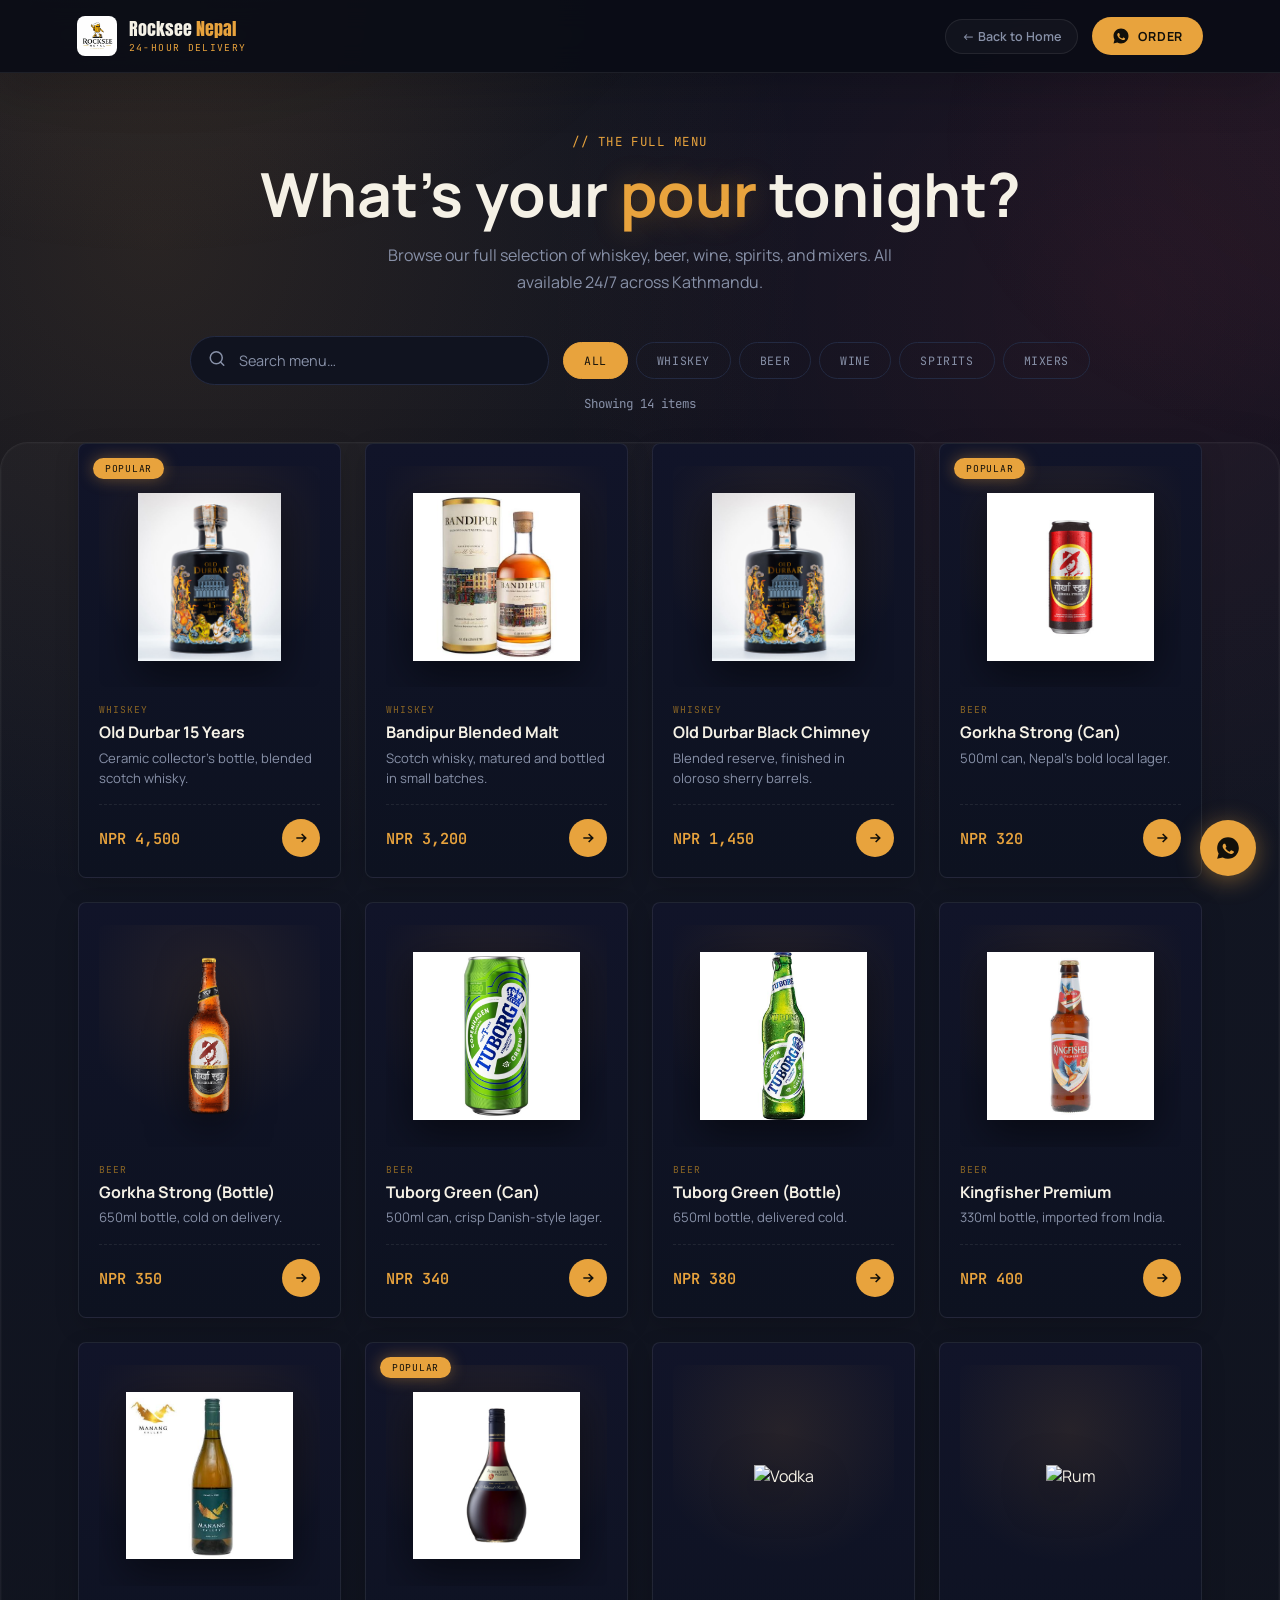
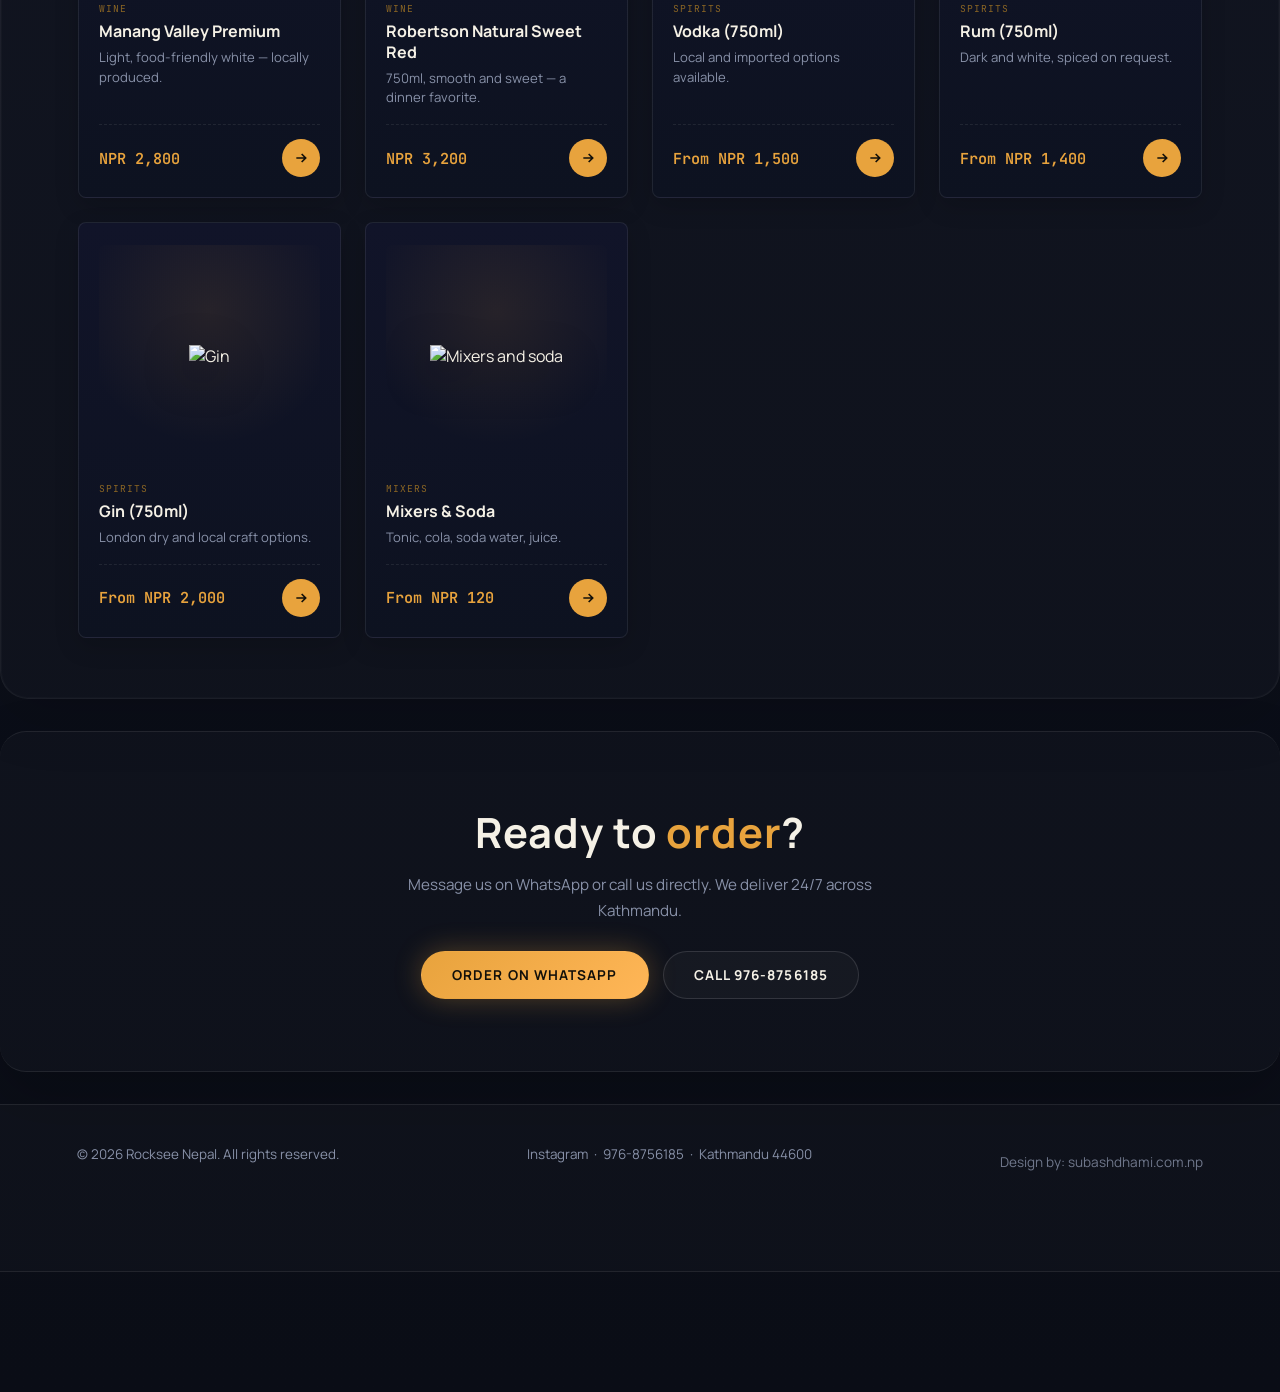
==== commit d2d4bff7: "update design" ====
--- a/menu.html
+++ b/menu.html
@@ -325,7 +325,7 @@
     <footer>
   <div>© <span id="year"></span> Rocksee Nepal. All rights reserved.</div>
   <div><a href="https://www.instagram.com/rockseenepal/" target="_blank">Instagram</a> &nbsp;·&nbsp; <a href="tel:9768756185">976-8756185</a> &nbsp;·&nbsp; Kathmandu 44600</div>
-  <div style="margin-top:0.5rem; font-size:0.85rem; opacity:0.8;">Design by <a href="https://subashdhami.com.np" target="_blank">subashdhami.com.np</a></div>
+  <div style="margin-top:0.5rem; font-size:0.85rem; opacity:0.8;">Design by: <a href="https://subashdhami.com.np" target="_blank">subashdhami.com.np</a></div>
 </footer>
 
     <!-- ============================================================
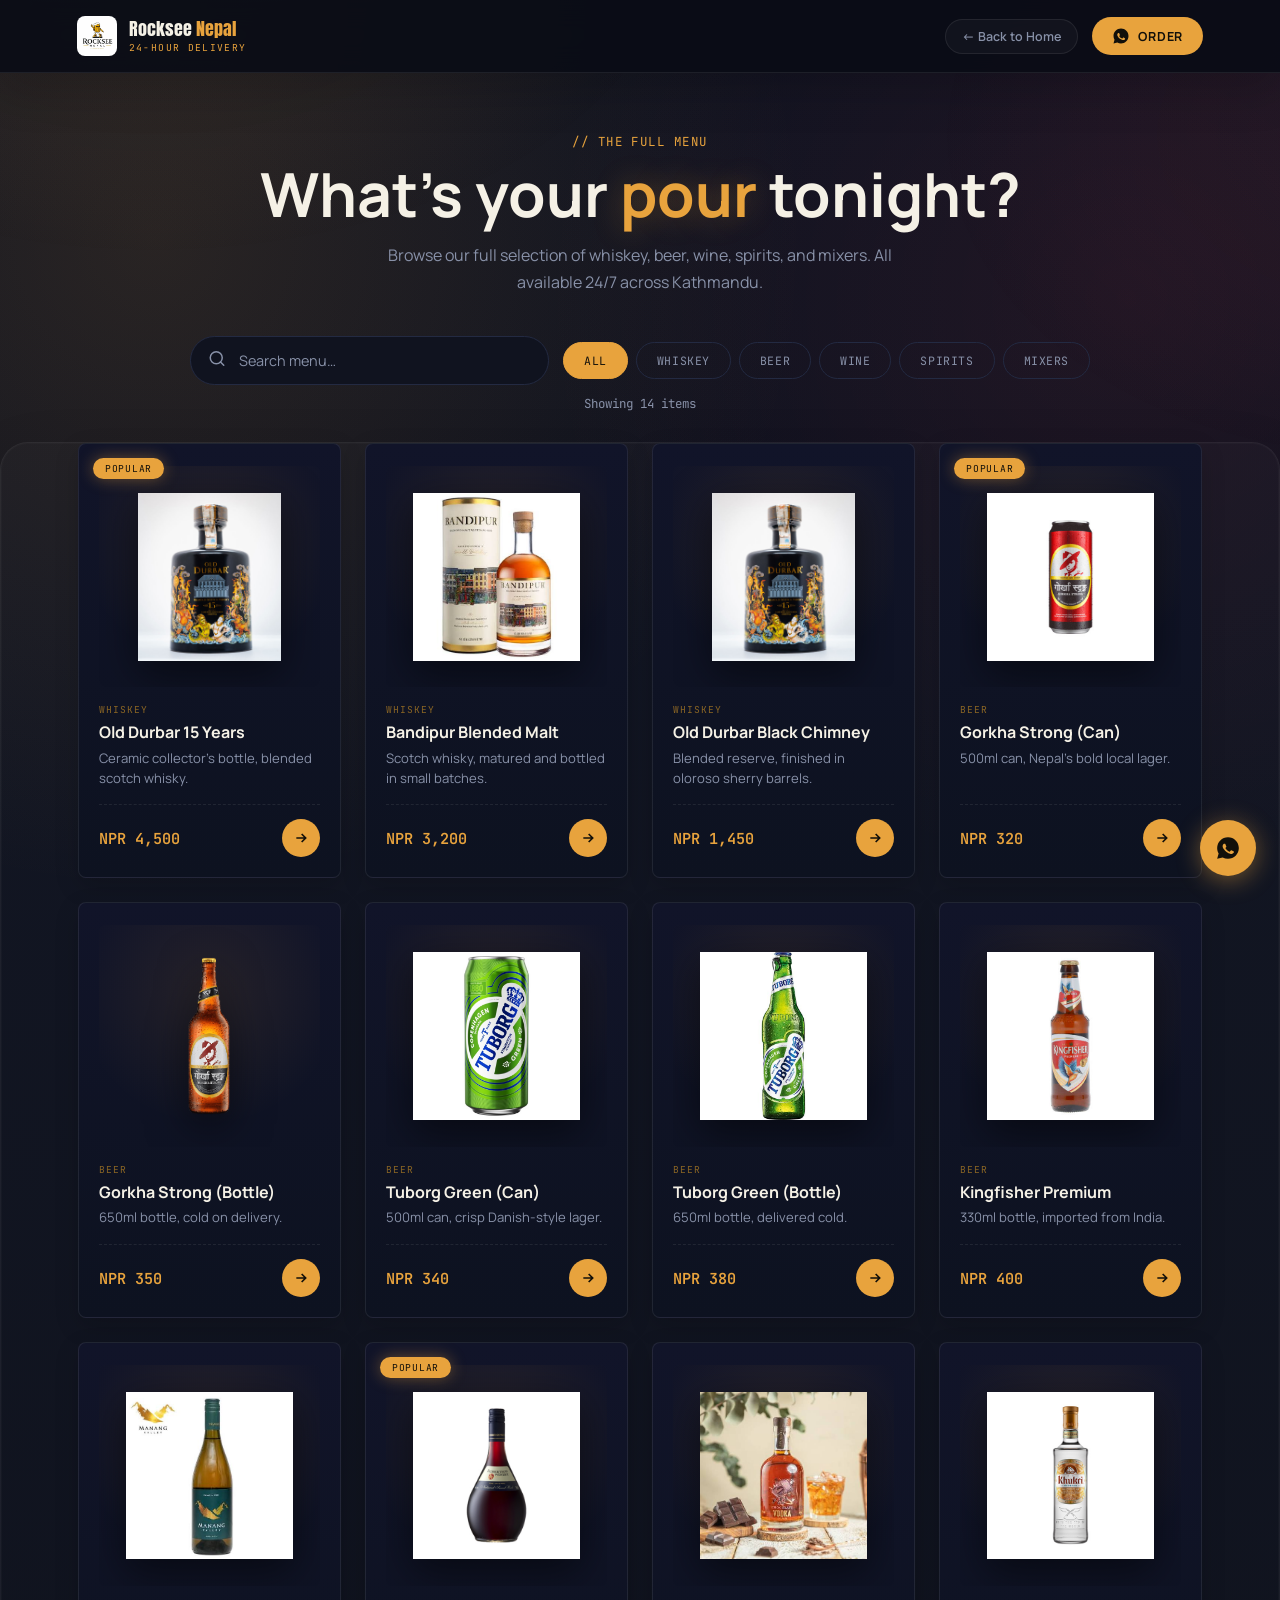
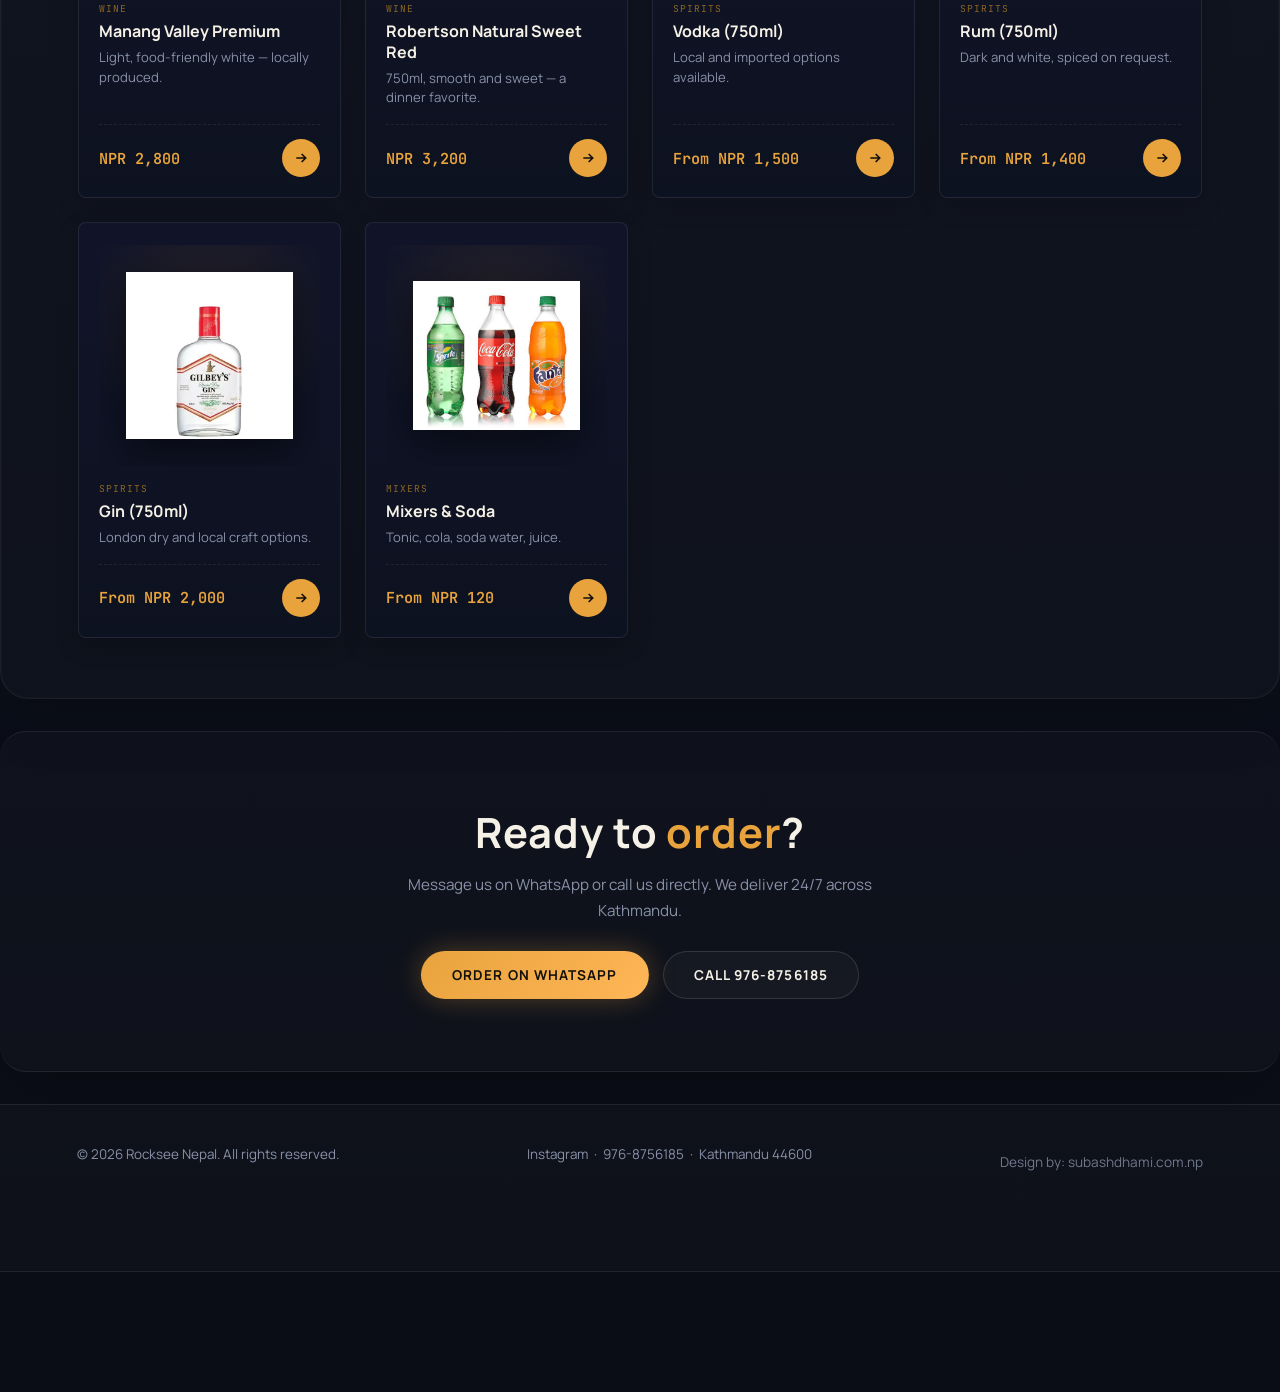
==== commit ec62fc0c: "added features contents" ====
--- a/menu.html
+++ b/menu.html
@@ -235,7 +235,7 @@
             <!-- ========== SPIRITS ========== -->
             <div class="menu-item-card" data-category="spirits" data-name="Vodka">
                 <div class="image-wrap">
-                    <img src="img/vodka.jpg" alt="Vodka" loading="lazy" />
+                    <img src="img/Votka.jpg" alt="Vodka" loading="lazy" />
                 </div>
                 <div class="item-category">Spirits</div>
                 <div class="item-name">Vodka (750ml)</div>
@@ -281,7 +281,7 @@
             <!-- ========== MIXERS ========== -->
             <div class="menu-item-card" data-category="mixers" data-name="Mixers and Soda">
                 <div class="image-wrap">
-                    <img src="img/mixers-soda.jpg" alt="Mixers and soda" loading="lazy" />
+                    <img src="img/cola4.jpg" alt="Mixers and soda" loading="lazy" />
                 </div>
                 <div class="item-category">Mixers</div>
                 <div class="item-name">Mixers &amp; Soda</div>
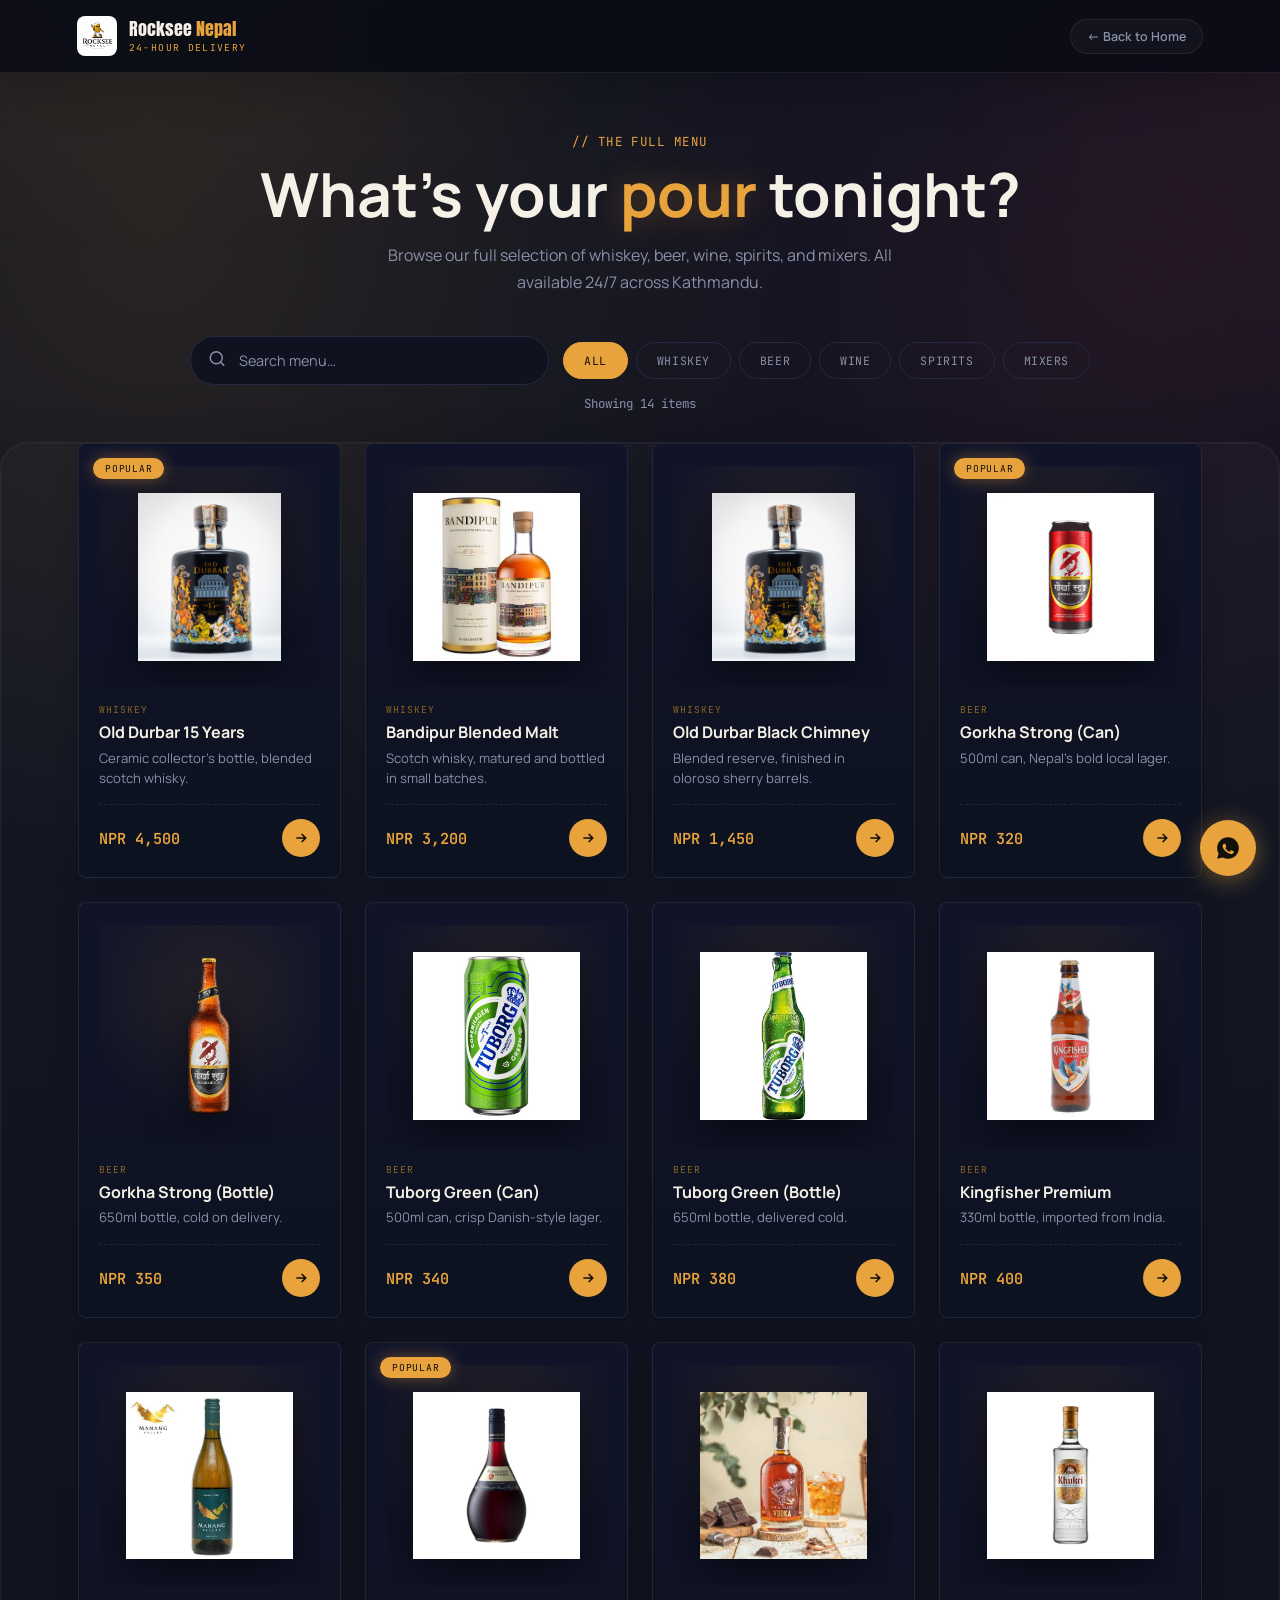
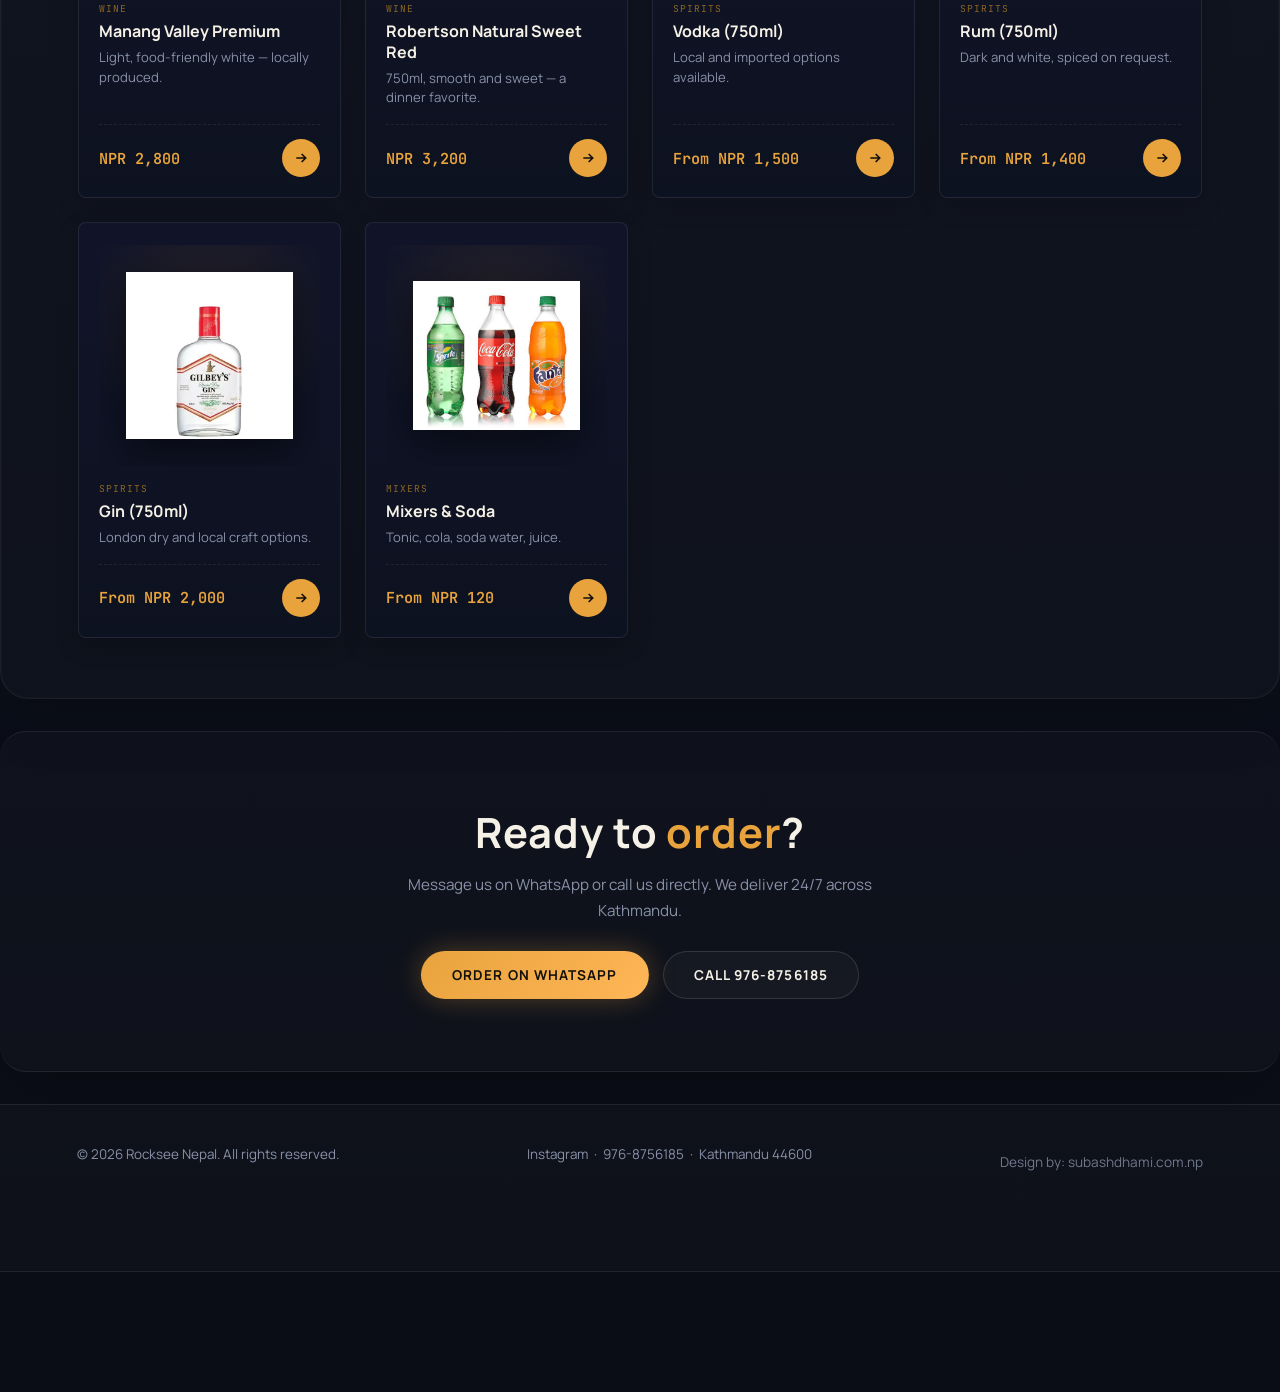
==== commit c61dedc8: "Disable WhatsApp button in menu.html Comment out the WhatsApp button in the menu." ====
--- a/menu.html
+++ b/menu.html
@@ -26,12 +26,12 @@
             <a href="index.html" class="back-btn">
                 <span>← Back to Home</span>
             </a>
-            <a href="https://wa.me/9768756185" target="_blank" class="whatsapp-btn">
+            <!-- <a href="https://wa.me/9768756185" target="_blank" class="whatsapp-btn">
                 <svg viewBox="0 0 24 24" fill="currentColor">
                     <path d="M12 2C6.48 2 2 6.48 2 12c0 1.85.5 3.58 1.35 5.08L2 22l5.08-1.32A9.94 9.94 0 0 0 12 22c5.52 0 10-4.48 10-10S17.52 2 12 2zm5.2 14.2c-.22.62-1.28 1.2-1.77 1.24-.45.05-.9.24-3.02-.63-2.56-1.05-4.2-3.63-4.33-3.8-.13-.17-1.03-1.37-1.03-2.61 0-1.24.65-1.85.88-2.1.22-.24.5-.3.66-.3.17 0 .33 0 .48.01.15.01.36-.06.56.43.22.53.73 1.83.8 1.96.06.13.1.28.02.45-.08.17-.13.28-.26.43-.13.15-.27.34-.39.46-.13.13-.26.27-.11.53.15.26.67 1.1 1.44 1.79 1 .89 1.83 1.16 2.09 1.29.26.13.41.11.56-.07.15-.17.65-.76.82-1.02.17-.26.35-.22.58-.13.24.09 1.51.71 1.77.84.26.13.43.19.5.3.06.11.06.63-.16 1.25z"/>
                 </svg>
                 <span>Order</span>
-            </a>
+            </a> -->
         </div>
     </header>
 
@@ -404,4 +404,4 @@
     </script>
 
 </body>
-</html>+</html>
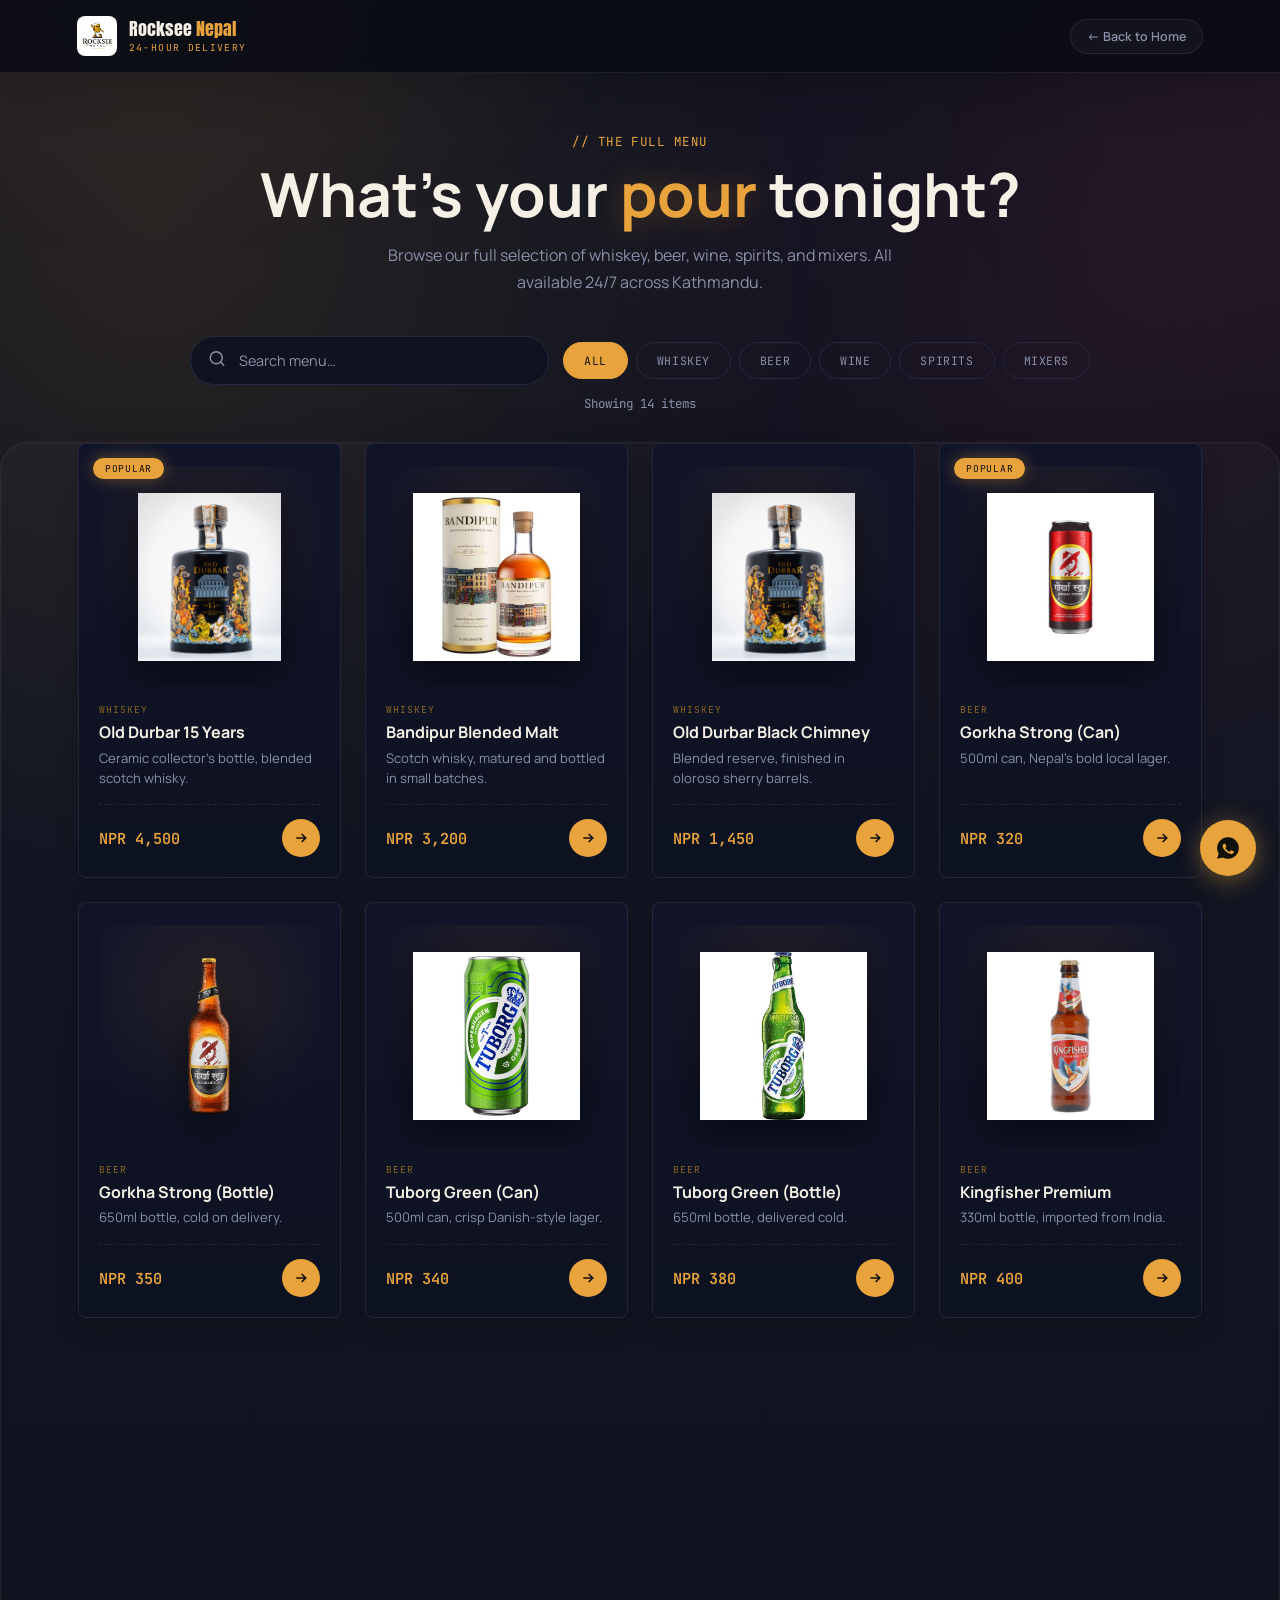
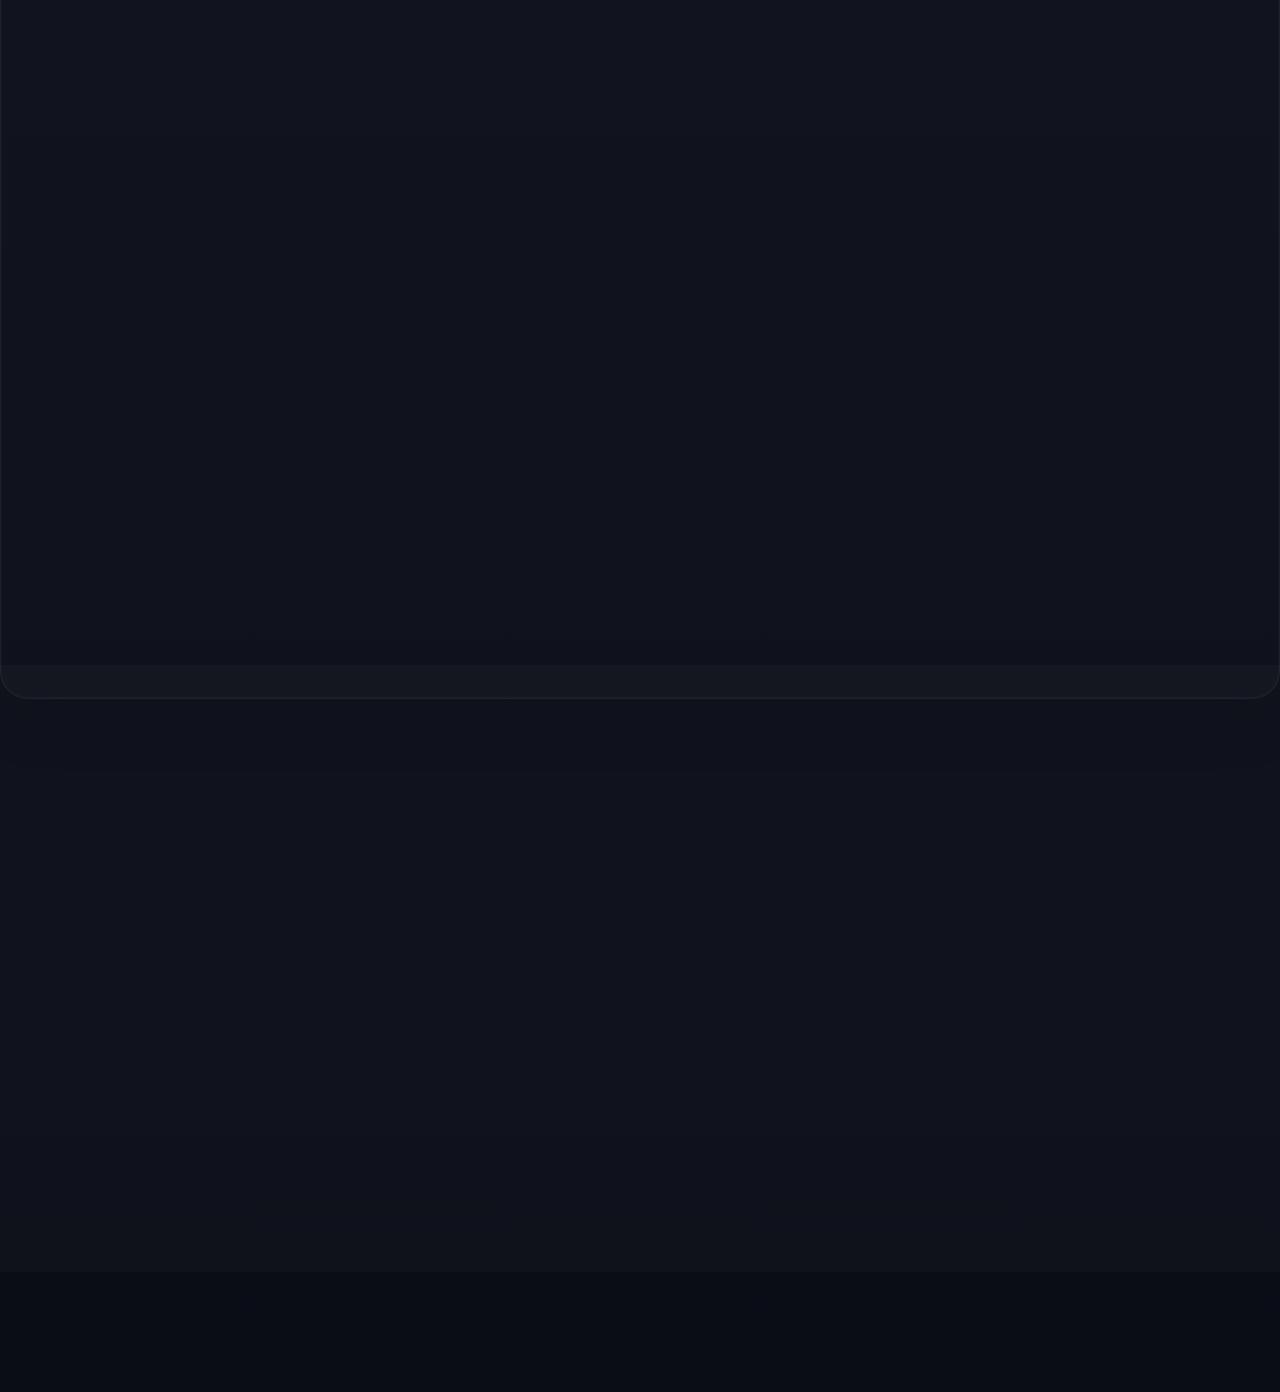
==== commit 3f3eec1e: "update design" ====
--- a/menu.html
+++ b/menu.html
@@ -8,6 +8,148 @@
     <link rel="preconnect" href="https://fonts.googleapis.com" />
     <link href="https://fonts.googleapis.com/css2?family=Anton&family=Manrope:wght@400;500;600;700;800&family=JetBrains+Mono:wght@400;500&display=swap" rel="stylesheet" />
     <link rel="stylesheet" href="menu.css">
+    <style>
+        /* Responsive menu layout */
+        @media (max-width: 700px) {
+            .menu-header {
+                display: flex;
+                align-items: center;
+                justify-content: space-between;
+                padding: 14px 16px;
+                gap: 10px;
+            }
+
+            .menu-header .logo {
+                min-width: 0;
+            }
+
+            .menu-header .logo img {
+                width: 42px;
+                height: 42px;
+            }
+
+            .menu-header .brand {
+                font-size: 20px;
+            }
+
+            .menu-header .sub {
+                font-size: 9px;
+            }
+
+            .back-btn {
+                padding: 9px 10px;
+                font-size: 11px;
+                white-space: nowrap;
+            }
+
+            .menu-hero {
+                padding: 48px 20px 32px;
+            }
+
+            .menu-hero h1 {
+                font-size: clamp(38px, 12vw, 58px);
+                line-height: .98;
+            }
+
+            .menu-hero p {
+                font-size: 14px;
+                line-height: 1.55;
+            }
+
+            .menu-controls {
+                padding: 18px 16px 10px;
+            }
+
+            .controls-wrap {
+                display: block;
+            }
+
+            .search-box {
+                width: 100%;
+                min-height: 48px;
+            }
+
+            .category-filters {
+                display: flex;
+                flex-wrap: nowrap;
+                gap: 8px;
+                margin-top: 14px;
+                padding-bottom: 8px;
+                overflow-x: auto;
+                scrollbar-width: none;
+                -webkit-overflow-scrolling: touch;
+            }
+
+            .category-filters::-webkit-scrollbar {
+                display: none;
+            }
+
+            .filter-btn {
+                flex: 0 0 auto;
+                min-height: 38px;
+                padding: 8px 15px;
+            }
+
+            .results-count {
+                margin-top: 8px;
+                font-size: 11px;
+            }
+
+            .menu-grid-section {
+                padding: 18px 16px 40px;
+            }
+
+            .menu-grid {
+                grid-template-columns: repeat(2, minmax(0, 1fr));
+                gap: 12px;
+            }
+
+            .menu-item-card {
+                min-width: 0;
+                padding: 10px;
+            }
+
+            .image-wrap {
+                aspect-ratio: 1 / 1;
+            }
+
+            .item-name {
+                font-size: 14px;
+                line-height: 1.15;
+            }
+
+            .item-desc {
+                min-height: 34px;
+                font-size: 10px;
+                line-height: 1.35;
+            }
+
+            .item-price {
+                font-size: 12px;
+            }
+
+            .order-link-btn {
+                width: 30px;
+                height: 30px;
+            }
+        }
+
+        @media (max-width: 390px) {
+            .menu-grid {
+                grid-template-columns: 1fr;
+            }
+
+            .menu-item-card {
+                display: grid;
+                grid-template-columns: 96px minmax(0, 1fr);
+                gap: 0 12px;
+            }
+
+            .menu-item-card .image-wrap {
+                grid-row: 1 / span 4;
+            }
+        }
+    </style>
 </head>
 <body>
 
@@ -404,4 +546,4 @@
     </script>
 
 </body>
-</html>
+</html>
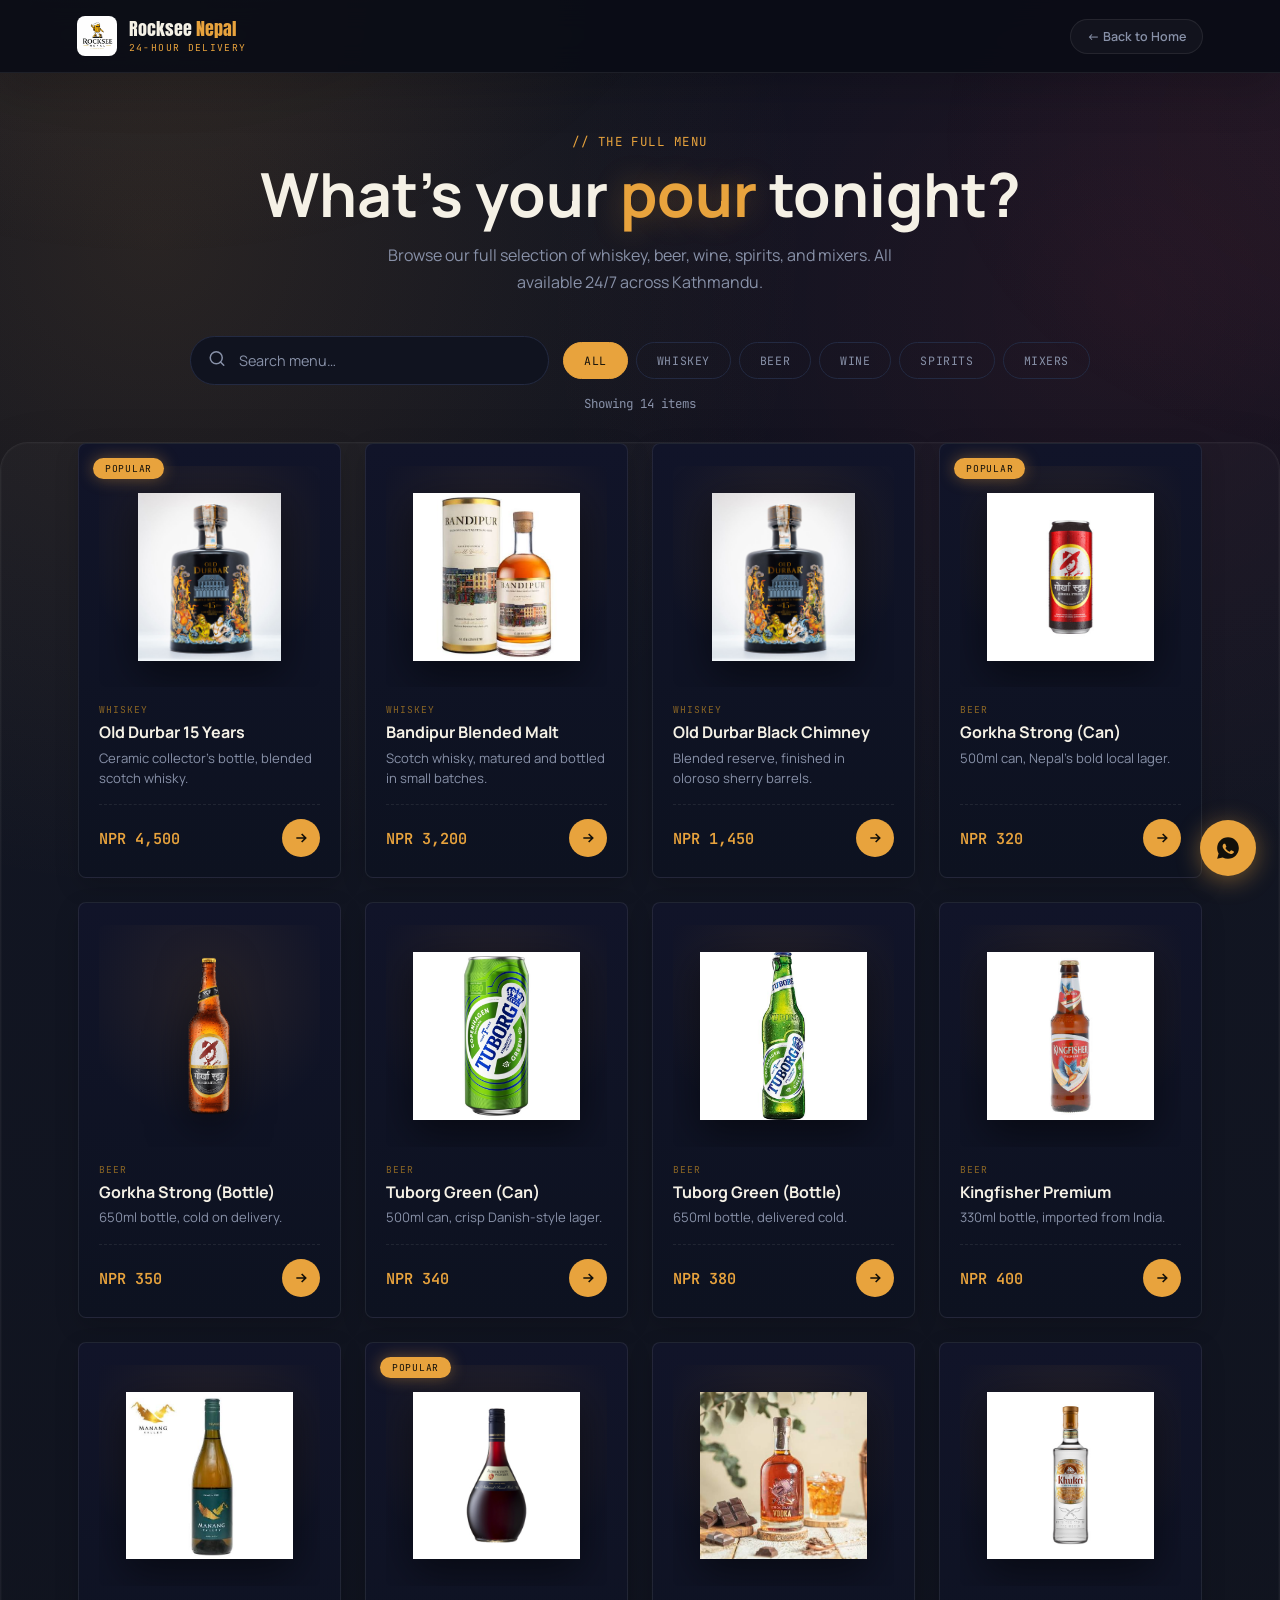
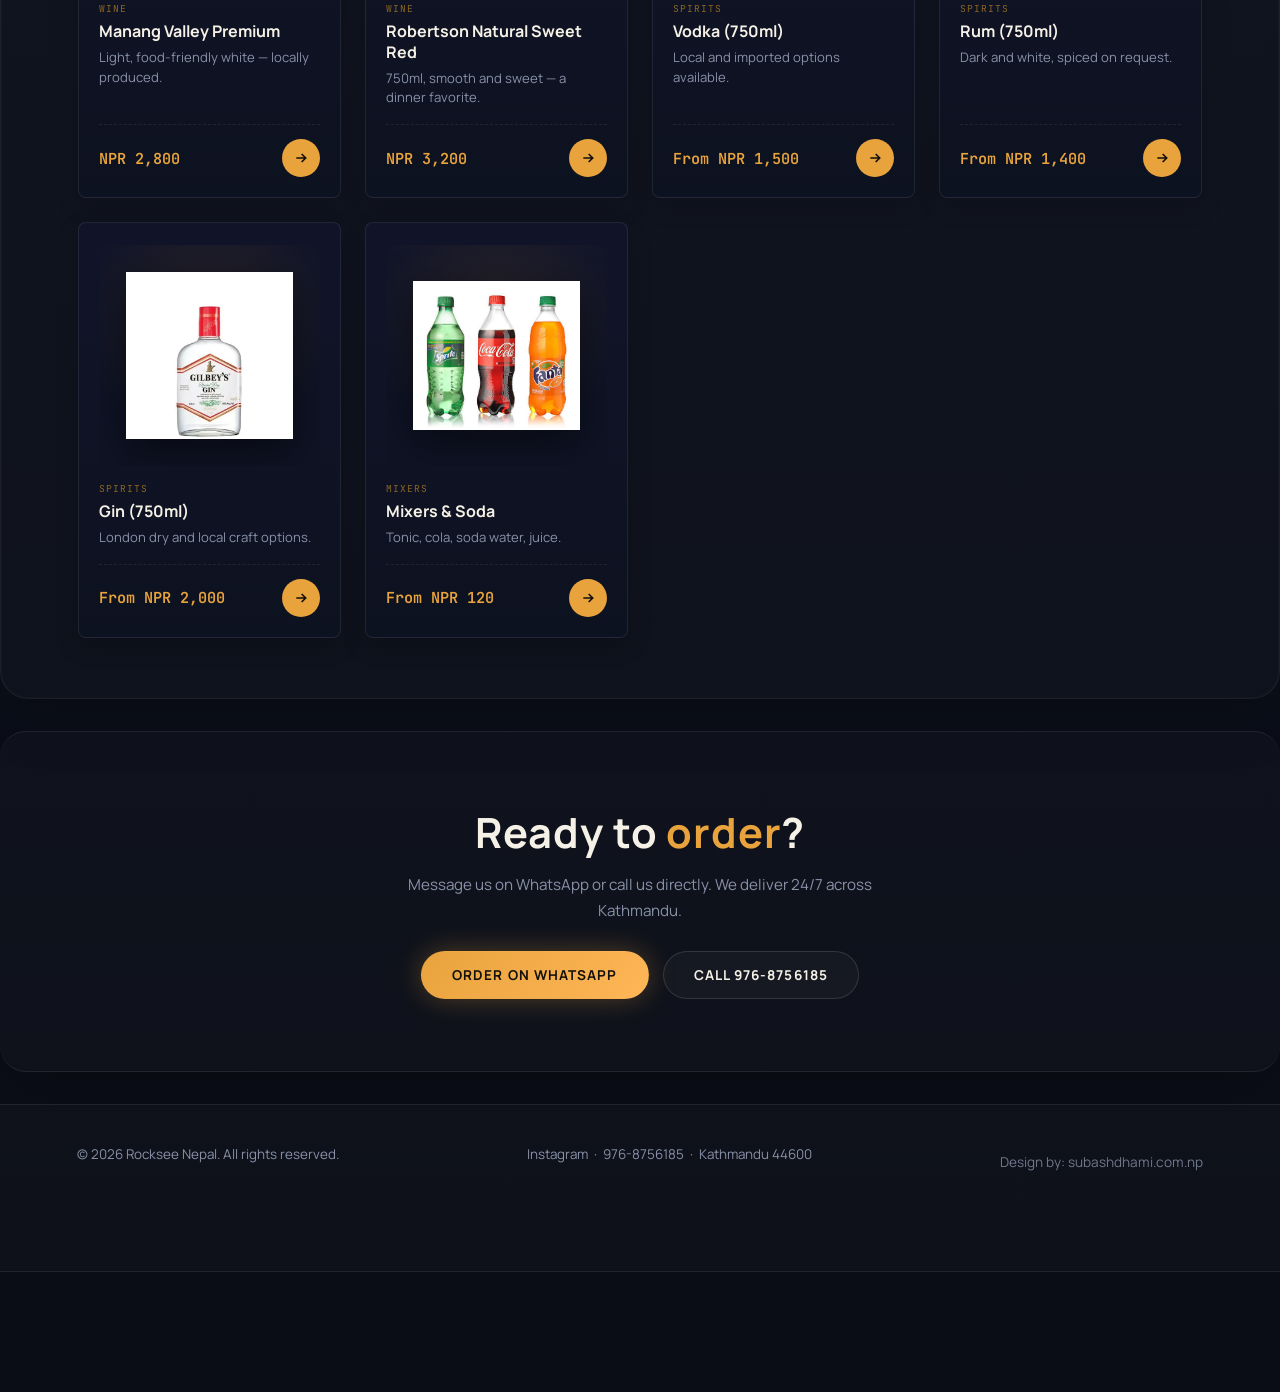
==== commit dd77f1a2: "added features" ====
--- a/menu.html
+++ b/menu.html
@@ -546,4 +546,4 @@
     </script>
 
 </body>
-</html>+</html>
